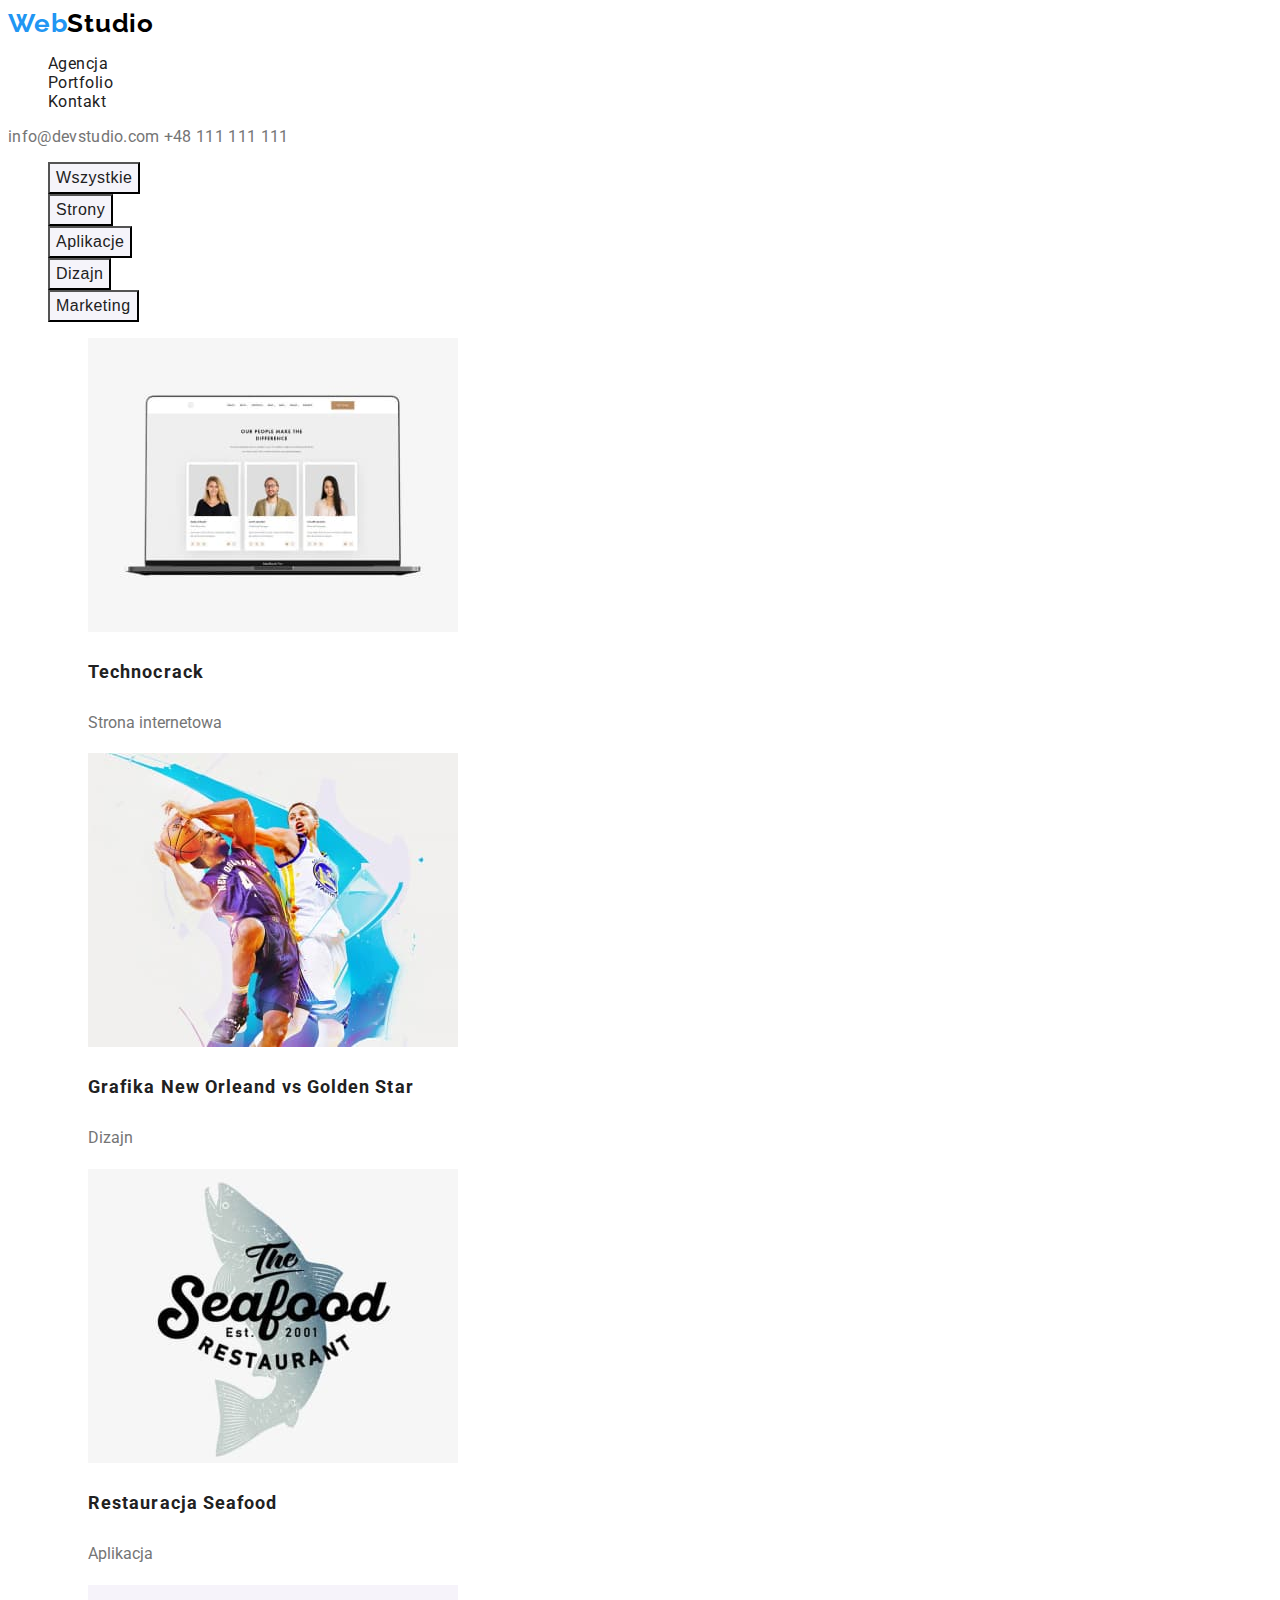
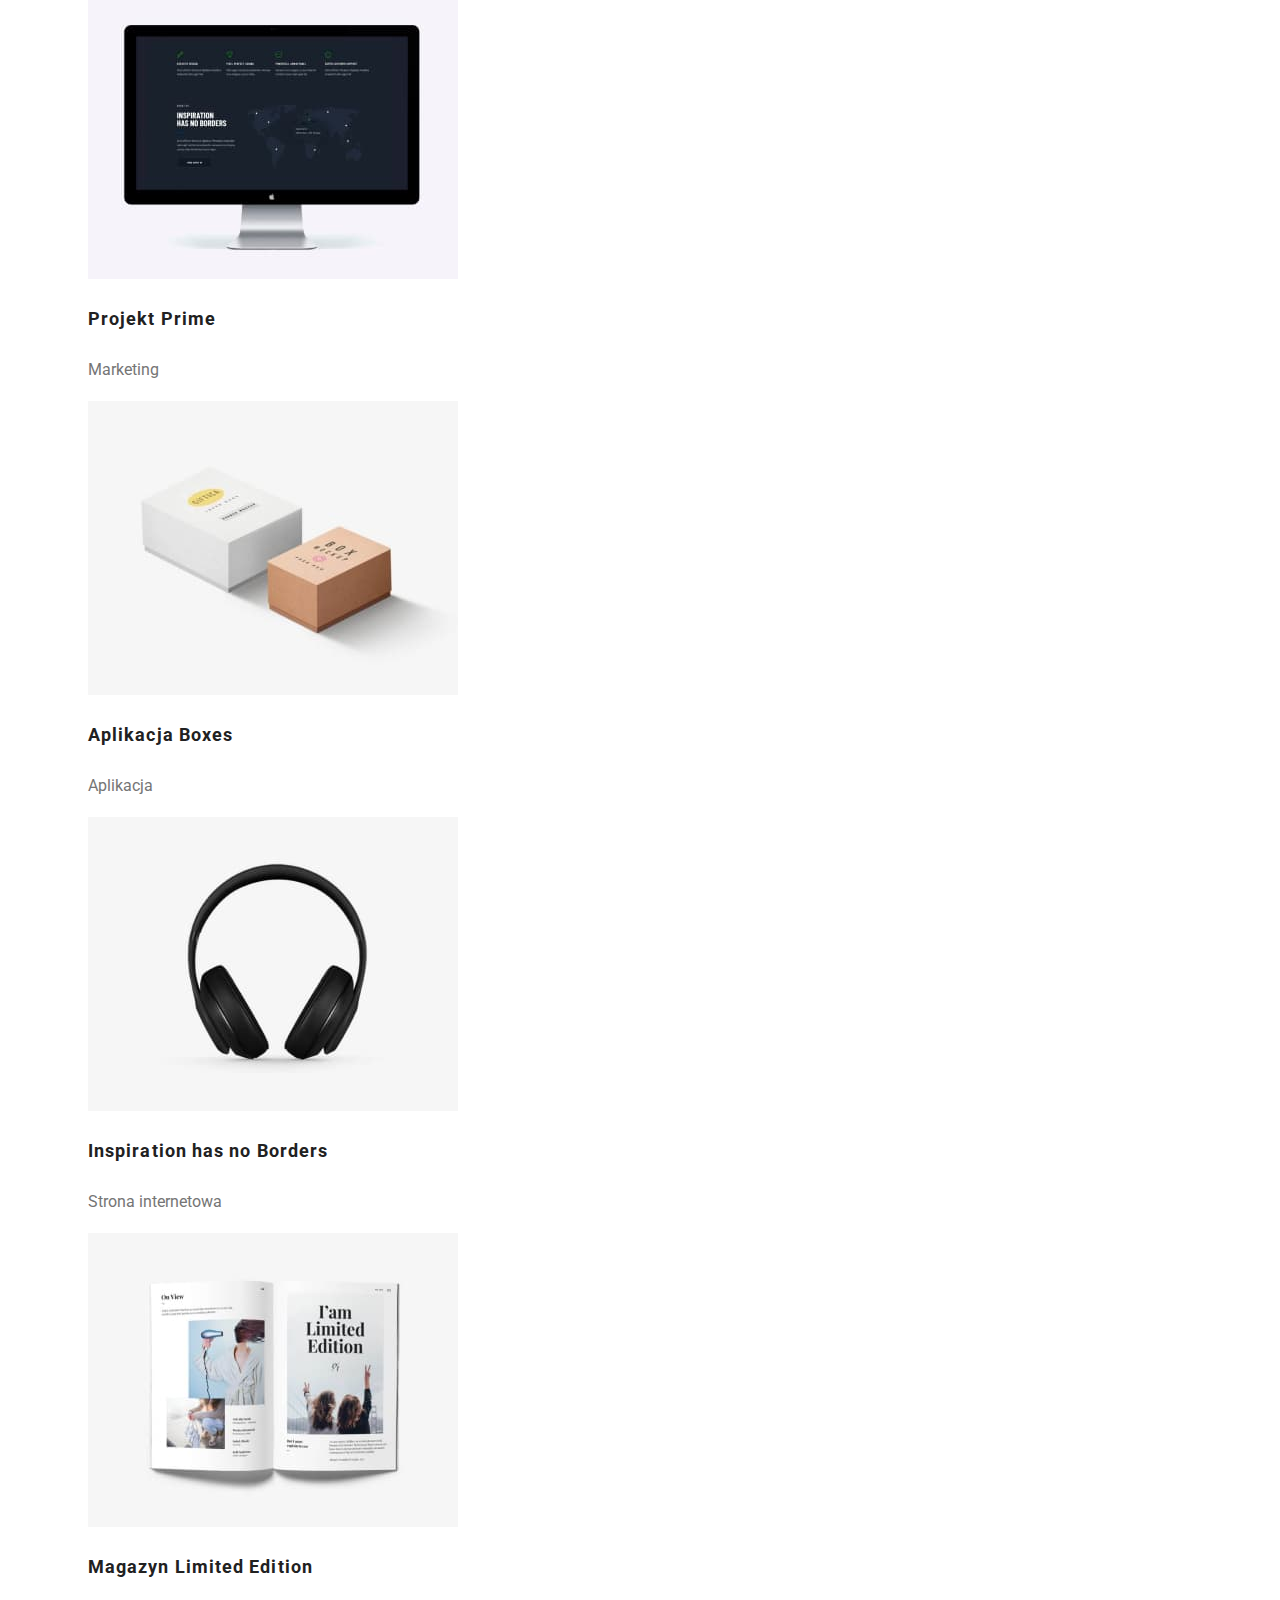
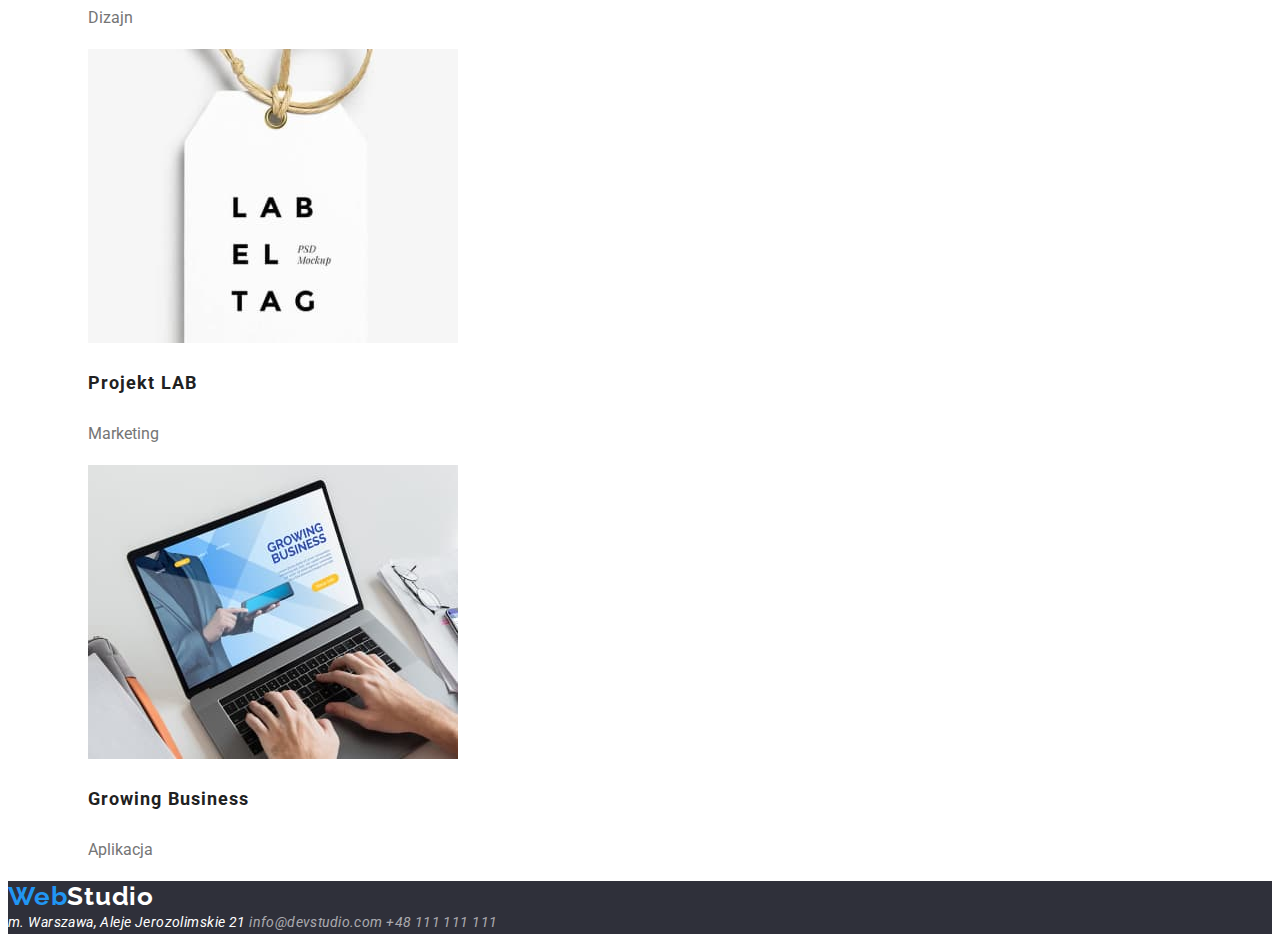
==== portfolio.html @ d143a5a0 "clone" ====
<!DOCTYPE html>
<html lang="pl">
  <head>
    <meta charset="UTF-8" />
    <link rel="preconnect" href="https://fonts.googleapis.com" />
    <link rel="preconnect" href="https://fonts.gstatic.com" crossorigin />
    <link
      href="https://fonts.googleapis.com/css2?family=Raleway:wght@700&family=Roboto:wght@400;500;700;900&display=swap"
      rel="stylesheet"
    />
    <link href="css/style.css" rel="stylesheet" />
    <title>Portfolio</title>
  </head>

  <body class="page-content">
    <header>
      <a href="index.html" class="logo"
        >Web<span class="logo-header">Studio</span></a
      >
      <nav>
        <ul class="navigation-links">
          <li><a class="link" href="#">Agencja</a></li>
          <li><a class="link" href="portfolio.html">Portfolio</a></li>
          <li><a class="link" href="#">Kontakt</a></li>
        </ul>
      </nav>
      <section class="navigation-contact">
        <a class="contact" href="mailto:info@devstudio.com"
          >info@devstudio.com</a
        >
        <a class="contact" href="tel:+48111111111">+48 111 111 111</a>
      </section>
    </header>

    <main>
      <section>
        <ul class="filter">
          <li>
            <button class="filter-button" type="button">Wszystkie</button>
          </li>
          <li><button class="filter-button" type="button">Strony</button></li>
          <li>
            <button class="filter-button" type="button">Aplikacje</button>
          </li>
          <li><button class="filter-button" type="button">Dizajn</button></li>
          <li>
            <button class="filter-button" type="button">Marketing</button>
          </li>
        </ul>
      </section>

      <section>
        <ul class="article-list">
          <li>
            <figure>
              <img
                src="images/portfolio/img1.jpg"
                alt="website model on laptop"
                width="370"
                height="294"
              />
              <figcaption>
                <h3>Technocrack</h3>
                <p>Strona internetowa</p>
              </figcaption>
            </figure>
          </li>
          <li>
            <figure>
              <img
                src="images/portfolio/img2.jpg"
                alt="two basketball players with ball"
                width="370"
                height="294"
              />
              <figcaption>
                <h3>Grafika New Orleand vs Golden Star</h3>
                <p>Dizajn</p>
              </figcaption>
            </figure>
          </li>
          <li>
            <figure>
              <img
                src="images/portfolio/img3.jpg"
                alt="logo Seafood restaurant with fish in it"
                width="370"
                height="294"
              />
              <figcaption>
                <h3>Restauracja Seafood</h3>
                <p>Aplikacja</p>
              </figcaption>
            </figure>
          </li>
          <li>
            <figure>
              <img
                src="images/portfolio/img4.jpg"
                alt="headphones"
                width="370"
                height="294"
              />
              <figcaption>
                <h3>Projekt Prime</h3>
                <p>Marketing</p>
              </figcaption>
            </figure>
          </li>
          <li>
            <figure>
              <img
                src="images/portfolio/img5.jpg"
                alt="white box and grey box"
                width="370"
                height="294"
              />
              <figcaption>
                <h3>Aplikacja Boxes</h3>
                <p>Aplikacja</p>
              </figcaption>
            </figure>
          </li>
          <li>
            <figure>
              <img
                src="images/portfolio/img6.jpg"
                alt="website model on iMac"
                width="370"
                height="294"
              />
              <figcaption>
                <h3>Inspiration has no Borders</h3>
                <p>Strona internetowa</p>
              </figcaption>
            </figure>
          </li>
          <li>
            <figure>
              <img
                src="images/portfolio/img7.jpg"
                alt="newspaper Limited Edition"
                width="370"
                height="294"
              />
              <figcaption>
                <h3>Magazyn Limited Edition</h3>
                <p>Dizajn</p>
              </figcaption>
            </figure>
          </li>
          <li>
            <figure>
              <img
                src="images/portfolio/img8.jpg"
                alt="tag of the project LAB"
                width="370"
                height="294"
              />
              <figcaption>
                <h3>Projekt LAB</h3>
                <p>Marketing</p>
              </figcaption>
            </figure>
          </li>
          <li>
            <figure>
              <img
                src="images/portfolio/img9.jpg"
                alt="website of aplication Growing Website on laptop"
                width="370"
                height="294"
              />
              <figcaption>
                <h3>Growing Business</h3>
                <p>Aplikacja</p>
              </figcaption>
            </figure>
          </li>
        </ul>
      </section>
    </main>

    <footer>
      <div class="footer">
        <a href="index.html" class="logo"
          >Web<span class="logo-footer">Studio</span></a
        >
        <address class="footer-adress">
          <a
            class="footer-adress-map"
            href="https://goo.gl/maps/CrqtKwabvaqcX1vF6"
            >m. Warszawa, Aleje Jerozolimskie 21</a
          >
          <a class="footer-adress-contact" href="mailto:info@devstudio.com"
            >info@devstudio.com</a
          >
          <a class="footer-adress-contact" href="tel:+48111111111"
            >+48 111 111 111</a
          >
        </address>
      </div>
    </footer>
  </body>
</html>
---- css/style.css ----
:root {
    --color-text: #757575;
    --color-logo: #2196F3;
    --color-background: #2F303A; 
    --color-grey21: #212121;
    --color-logohead: #000000;
    --color-whiteF5: #F5F4FA;
    --color-white: #FFFFFF;
    --color-footcontct: rgba(255%,255%,255%,60%);


}

ul {
    list-style-type: none;
}
.page-content {
    font-family: 'Roboto', sans-serif;
    color: var(--color-grey21);
}
/* LOGO and NAV*/
.logo {
    color: var(--color-logo);
    font-family: 'Raleway', sans-serif;
    font-size: 26px;
    font-weight: bold;
    text-decoration: none;
    letter-spacing: 0.03em;
}
.logo-header {
    color: var(--color-logohead);
    font-family: 'Raleway', sans-serif;
    font-size: 26px;
    font-weight: bold;
}
.logo-footer {
    color: var(--color-white);
    font-family: 'Raleway', sans-serif;
    font-size: 26px;
    font-weight: bold;
}
.link {
    text-decoration: none;
    letter-spacing: 0.03em;
    color: var(--color-grey21);
}
.link:hover, .link:focus {
    color: var(--color-logo);
    cursor: pointer;
}
.contact {
    color: var(--color-text);
    text-decoration: none;
    letter-spacing: 0.02em;
}
.contact:hover, .contact:focus {
    color: var(--color-logo);
    cursor: pointer;
}
/* FOOTER */
.footer {
    background-color: var(--color-background);
}
.footer-adress {
    font-size: 14px;
    line-height: 1.7;
    color: var(--color-white);
    text-decoration: none;
    letter-spacing: 0.03em;
}
.footer-adress-contact:hover, .footer-adress-contact:focus {
    color: var(--color-logo);
}
.footer-adress-contact {
    font-size: 14px;
    line-height: 1.7;
    color: var(--color-footcontct);
    text-decoration: none;
    letter-spacing: 0.03em;
}
.footer-adress-map:link, .footer-adress-map:visited {
    color: var(--color-white);
    text-decoration: none;
}
.footer-adress-map:hover {
    color: var(--color-logo);
}
/* INDEX HERO */

.hero {
    background-color: var(--color-background);
}
.hero-header {
    font-size: 44px;
    line-height: 1.36;
    color: var(--color-white);
    font-weight: black;
    letter-spacing: 0.06em;
}
.hero-button {
    background-color: var(--color-logo);
    letter-spacing: 0.06em;
    font-weight: bold;
}
.hero-button:hover {
    cursor: pointer;
}
.hero-button-content {
    font-size: 16px;
    letter-spacing: 0.06em;
    line-height: 1.87;
    color: var(--color-white)
}
/* INDEX EXAMPLE */
.example-header {
    font-size: 14px;
    font-weight: bold;
    letter-spacing: 0.03em;
}
.example-content {
    font-size: 14px;
    line-height: 1.7;
    letter-spacing: 0.03em;
    color: var(--color-text);
}
/* INDEX WHAT WE DO */
.what-we-do-header {
    font-size: 36px;
    font-weight: bold;
}
/* INDEX TEAM */
.team {
    background-color: var(--color-whiteF5);
}
.team-header {
    font-size: 36px;
    font-weight: bold;
    letter-spacing: 0.03em;
}
.team-name {
    font-size: 16px;
    font-weight: medium;
    letter-spacing: 0.03em;

}
.team-job {
    color: var(--color-text);
    font-size: 16px;
    letter-spacing: 0.03em;
}
/* PORTFOLIO FILTER BUTTONS */
.filter-button {
    font-size: 16px;
    line-height: 1.62;
    letter-spacing: 0.03em;
    background-color: var(--color-whiteF5);
    color: var(--color-grey21);
}
.filter-button:hover {
    background-color: var(--color-logo);
    color: var(--color-white);
    cursor: pointer;
}
.filter-button:focus {
    background-color:var(--color-logo) ;
    color: var(--color-white);
}
/* PORTFOLIO CONTENT */
figcaption h3 {
    font-size: 18px;
    line-height: 2;
    letter-spacing: 0.06em;
    font-weight: bold;
    color: var(--color-grey21);
}
figcaption p {
    font-size: 16px;
    line-height: 1.87;
    letter-spacing: 0.03;
    color: var(--color-text);
}
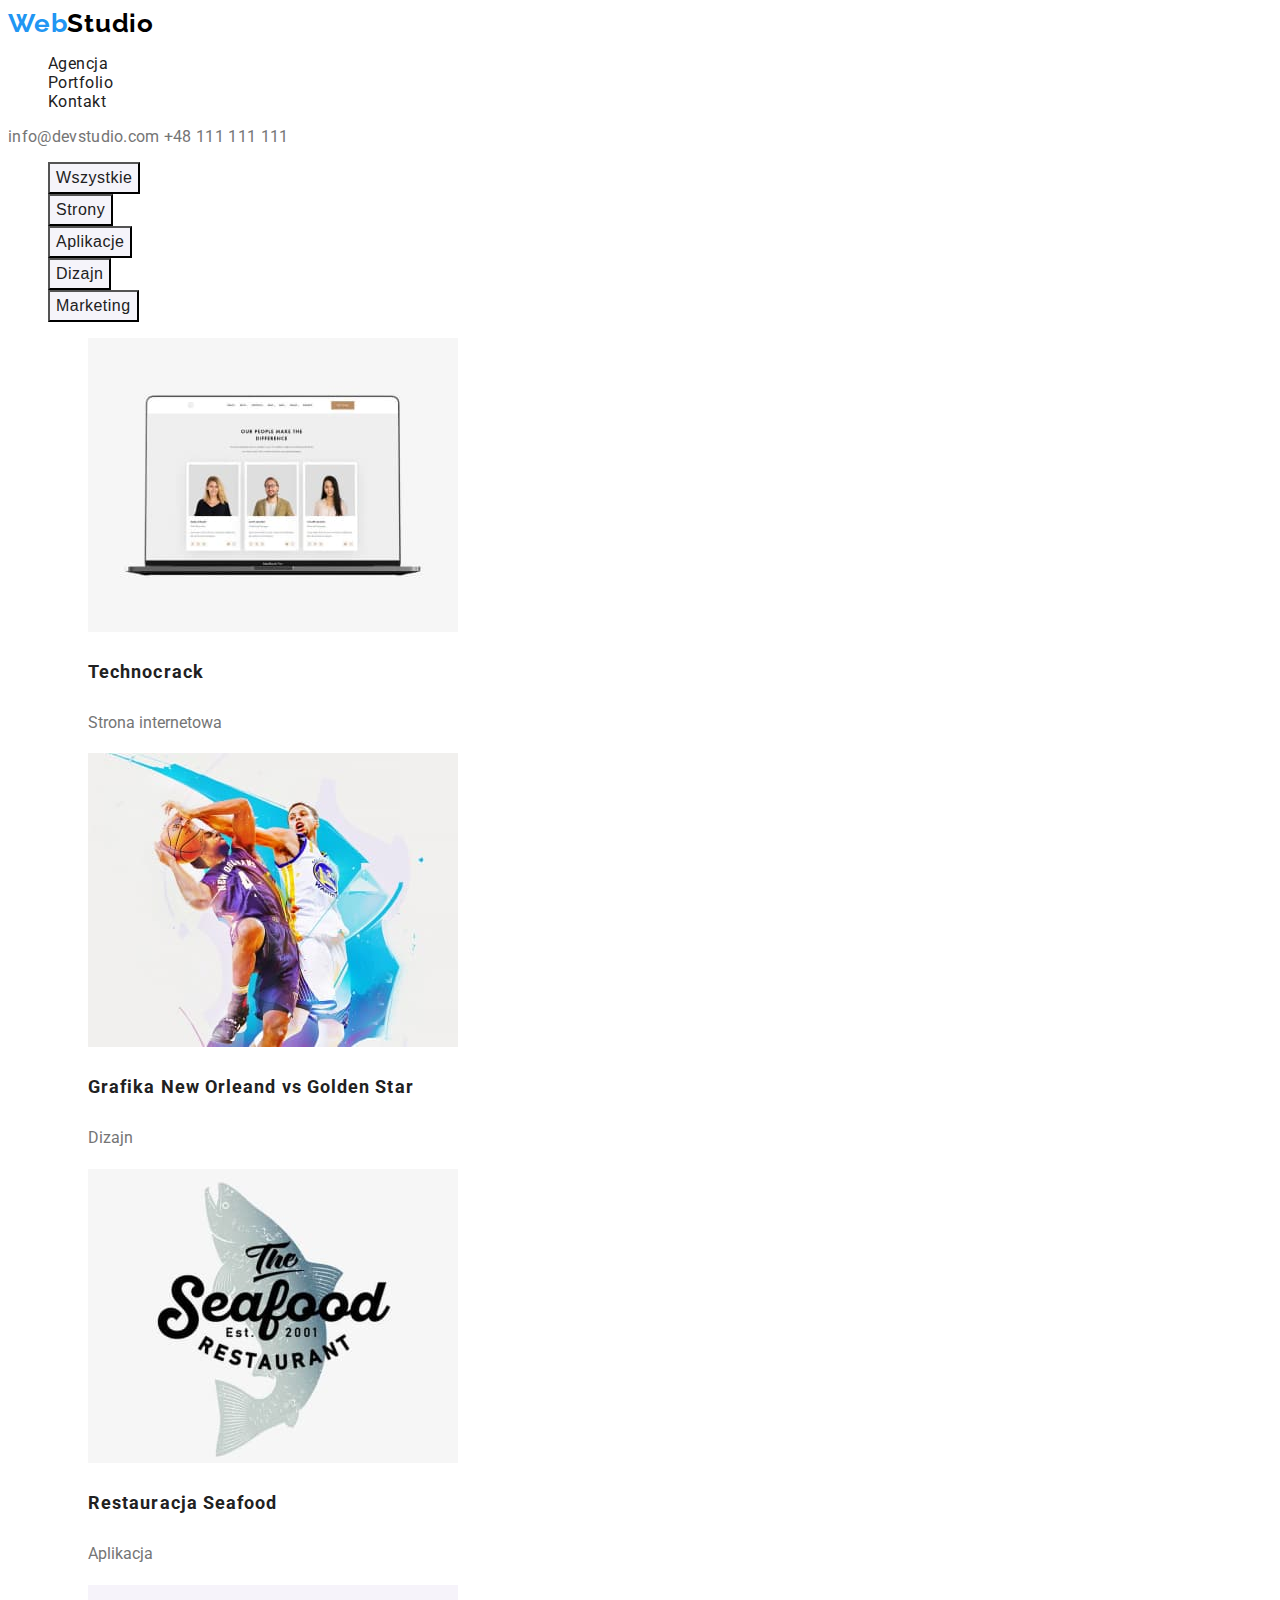
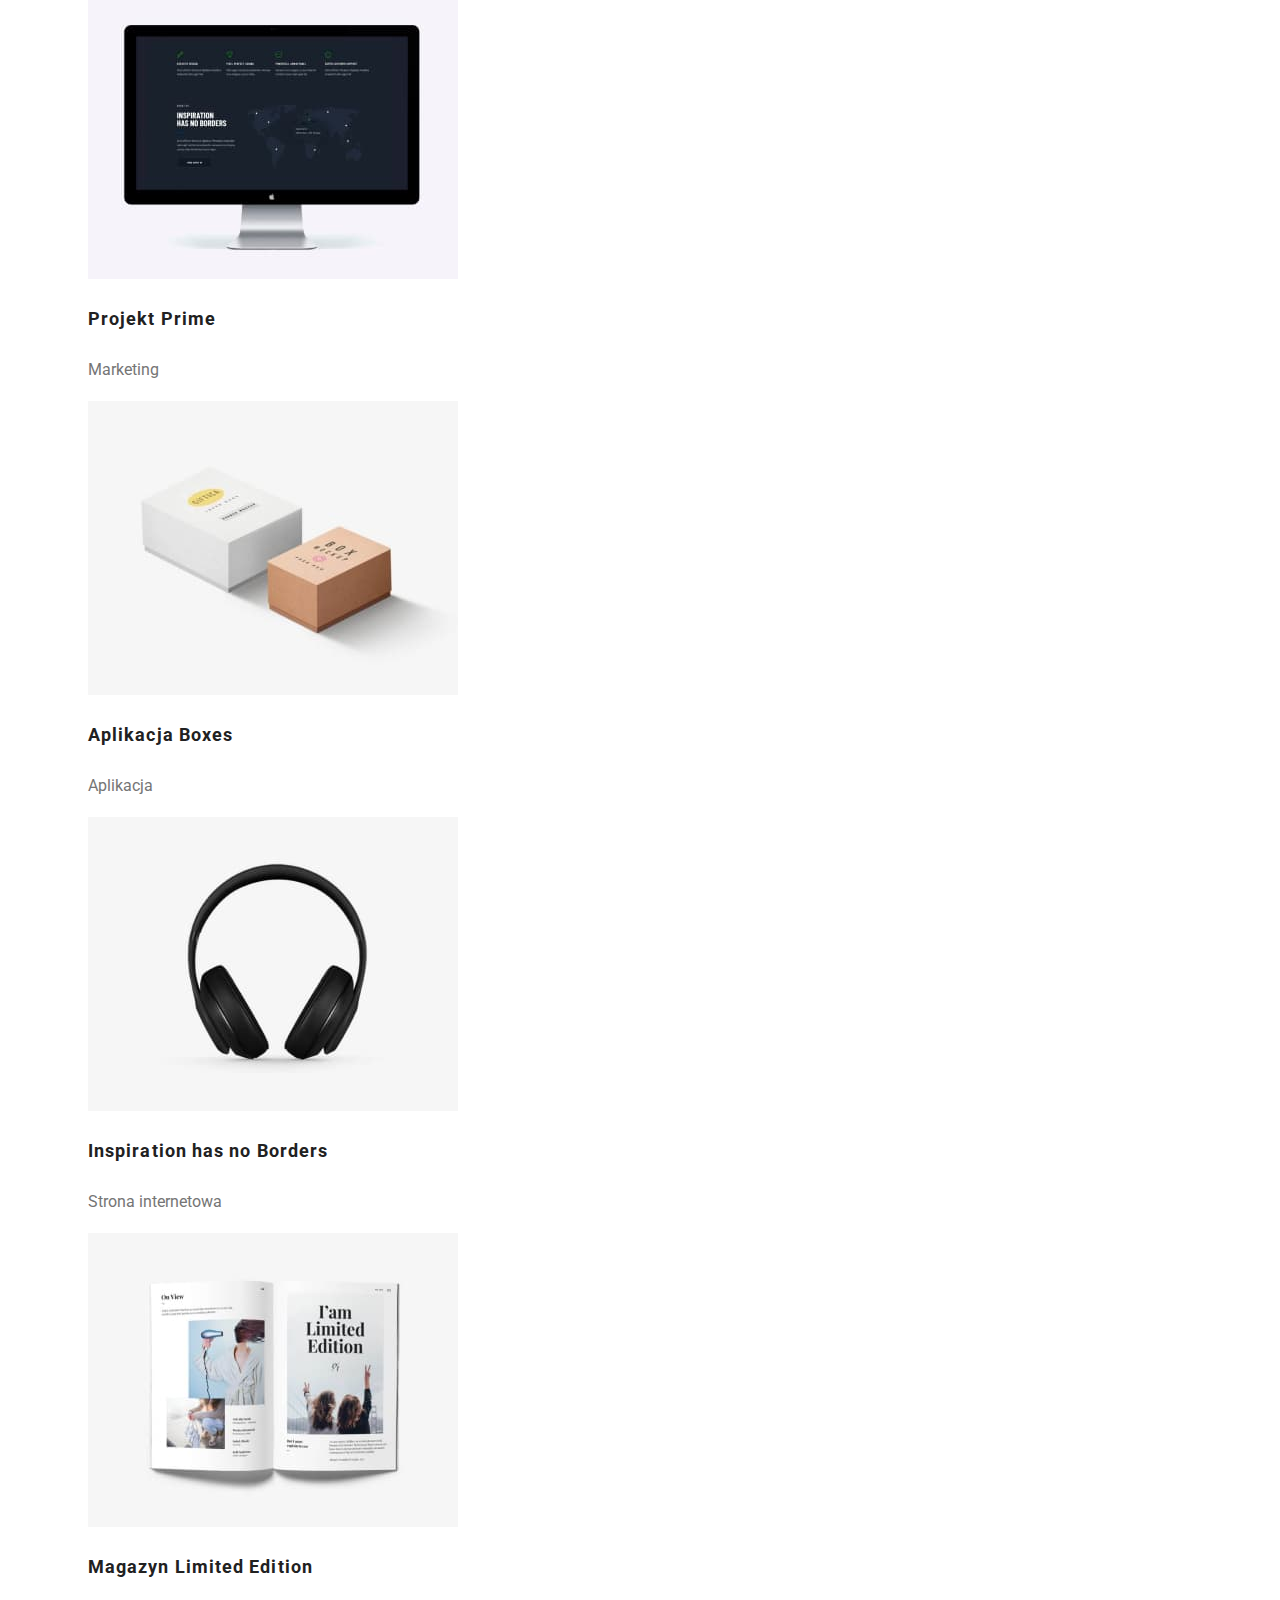
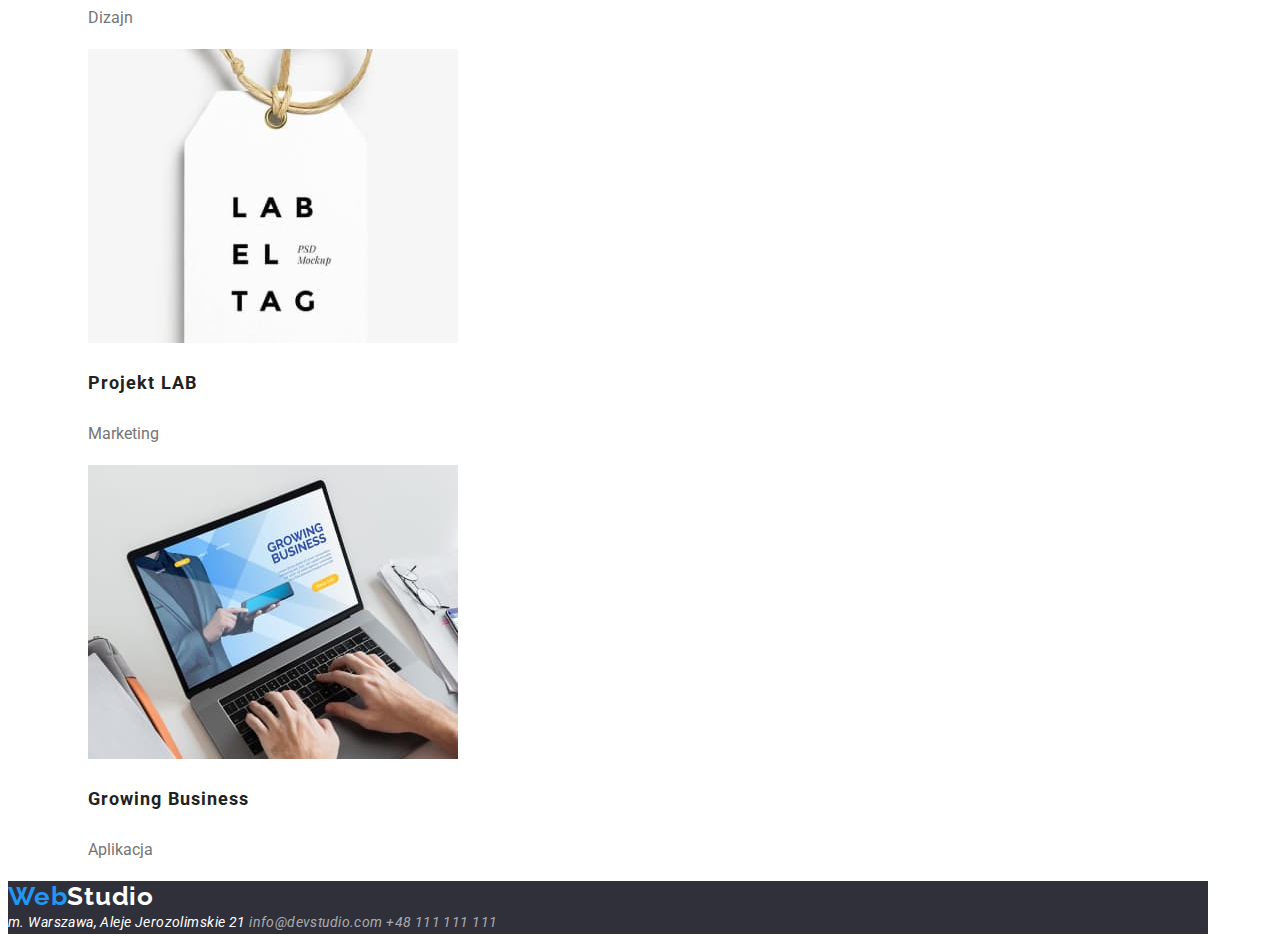
==== commit df32d03c: "width" ====
--- a/portfolio.html
+++ b/portfolio.html
@@ -8,181 +8,194 @@
       href="https://fonts.googleapis.com/css2?family=Raleway:wght@700&family=Roboto:wght@400;500;700;900&display=swap"
       rel="stylesheet"
     />
+    <link
+      rel="stylesheet"
+      href="https://cdnjs.cloudflare.com/ajax/libs/modern-normalize/1.1.0/modern-normalize.min.css"
+      integrity="sha512-wpPYUAdjBVSE4KJnH1VR1HeZfpl1ub8YT/NKx4PuQ5NmX2tKuGu6U/JRp5y+Y8XG2tV+wKQpNHVUX03MfMFn9Q=="
+      crossorigin="anonymous"
+      referrerpolicy="no-referrer"
+    />
     <link href="css/style.css" rel="stylesheet" />
     <title>Portfolio</title>
   </head>
 
   <body class="page-content">
     <header>
-      <a href="index.html" class="logo"
-        >Web<span class="logo-header">Studio</span></a
-      >
-      <nav>
-        <ul class="navigation-links">
-          <li><a class="link" href="#">Agencja</a></li>
-          <li><a class="link" href="portfolio.html">Portfolio</a></li>
-          <li><a class="link" href="#">Kontakt</a></li>
-        </ul>
-      </nav>
-      <section class="navigation-contact">
-        <a class="contact" href="mailto:info@devstudio.com"
-          >info@devstudio.com</a
+      <div class="container">
+        <a href="index.html" class="logo"
+          >Web<span class="logo-header">Studio</span></a
         >
-        <a class="contact" href="tel:+48111111111">+48 111 111 111</a>
-      </section>
+        <nav>
+          <ul class="navigation-links">
+            <li><a class="link" href="#">Agencja</a></li>
+            <li><a class="link" href="portfolio.html">Portfolio</a></li>
+            <li><a class="link" href="#">Kontakt</a></li>
+          </ul>
+        </nav>
+        <section class="navigation-contact">
+          <a class="contact" href="mailto:info@devstudio.com"
+            >info@devstudio.com</a
+          >
+          <a class="contact" href="tel:+48111111111">+48 111 111 111</a>
+        </section>
+      </div>
     </header>
 
     <main>
       <section>
-        <ul class="filter">
-          <li>
-            <button class="filter-button" type="button">Wszystkie</button>
-          </li>
-          <li><button class="filter-button" type="button">Strony</button></li>
-          <li>
-            <button class="filter-button" type="button">Aplikacje</button>
-          </li>
-          <li><button class="filter-button" type="button">Dizajn</button></li>
-          <li>
-            <button class="filter-button" type="button">Marketing</button>
-          </li>
-        </ul>
+        <div class="container">
+          <ul class="filter">
+            <li>
+              <button class="filter-button" type="button">Wszystkie</button>
+            </li>
+            <li><button class="filter-button" type="button">Strony</button></li>
+            <li>
+              <button class="filter-button" type="button">Aplikacje</button>
+            </li>
+            <li><button class="filter-button" type="button">Dizajn</button></li>
+            <li>
+              <button class="filter-button" type="button">Marketing</button>
+            </li>
+          </ul>
+        </div>
       </section>
 
       <section>
-        <ul class="article-list">
-          <li>
-            <figure>
-              <img
-                src="images/portfolio/img1.jpg"
-                alt="website model on laptop"
-                width="370"
-                height="294"
-              />
-              <figcaption>
-                <h3>Technocrack</h3>
-                <p>Strona internetowa</p>
-              </figcaption>
-            </figure>
-          </li>
-          <li>
-            <figure>
-              <img
-                src="images/portfolio/img2.jpg"
-                alt="two basketball players with ball"
-                width="370"
-                height="294"
-              />
-              <figcaption>
-                <h3>Grafika New Orleand vs Golden Star</h3>
-                <p>Dizajn</p>
-              </figcaption>
-            </figure>
-          </li>
-          <li>
-            <figure>
-              <img
-                src="images/portfolio/img3.jpg"
-                alt="logo Seafood restaurant with fish in it"
-                width="370"
-                height="294"
-              />
-              <figcaption>
-                <h3>Restauracja Seafood</h3>
-                <p>Aplikacja</p>
-              </figcaption>
-            </figure>
-          </li>
-          <li>
-            <figure>
-              <img
-                src="images/portfolio/img4.jpg"
-                alt="headphones"
-                width="370"
-                height="294"
-              />
-              <figcaption>
-                <h3>Projekt Prime</h3>
-                <p>Marketing</p>
-              </figcaption>
-            </figure>
-          </li>
-          <li>
-            <figure>
-              <img
-                src="images/portfolio/img5.jpg"
-                alt="white box and grey box"
-                width="370"
-                height="294"
-              />
-              <figcaption>
-                <h3>Aplikacja Boxes</h3>
-                <p>Aplikacja</p>
-              </figcaption>
-            </figure>
-          </li>
-          <li>
-            <figure>
-              <img
-                src="images/portfolio/img6.jpg"
-                alt="website model on iMac"
-                width="370"
-                height="294"
-              />
-              <figcaption>
-                <h3>Inspiration has no Borders</h3>
-                <p>Strona internetowa</p>
-              </figcaption>
-            </figure>
-          </li>
-          <li>
-            <figure>
-              <img
-                src="images/portfolio/img7.jpg"
-                alt="newspaper Limited Edition"
-                width="370"
-                height="294"
-              />
-              <figcaption>
-                <h3>Magazyn Limited Edition</h3>
-                <p>Dizajn</p>
-              </figcaption>
-            </figure>
-          </li>
-          <li>
-            <figure>
-              <img
-                src="images/portfolio/img8.jpg"
-                alt="tag of the project LAB"
-                width="370"
-                height="294"
-              />
-              <figcaption>
-                <h3>Projekt LAB</h3>
-                <p>Marketing</p>
-              </figcaption>
-            </figure>
-          </li>
-          <li>
-            <figure>
-              <img
-                src="images/portfolio/img9.jpg"
-                alt="website of aplication Growing Website on laptop"
-                width="370"
-                height="294"
-              />
-              <figcaption>
-                <h3>Growing Business</h3>
-                <p>Aplikacja</p>
-              </figcaption>
-            </figure>
-          </li>
-        </ul>
+        <div class="container">
+          <ul class="article-list">
+            <li>
+              <figure>
+                <img
+                  src="images/portfolio/img1.jpg"
+                  alt="website model on laptop"
+                  width="370"
+                  height="294"
+                />
+                <figcaption>
+                  <h3>Technocrack</h3>
+                  <p>Strona internetowa</p>
+                </figcaption>
+              </figure>
+            </li>
+            <li>
+              <figure>
+                <img
+                  src="images/portfolio/img2.jpg"
+                  alt="two basketball players with ball"
+                  width="370"
+                  height="294"
+                />
+                <figcaption>
+                  <h3>Grafika New Orleand vs Golden Star</h3>
+                  <p>Dizajn</p>
+                </figcaption>
+              </figure>
+            </li>
+            <li>
+              <figure>
+                <img
+                  src="images/portfolio/img3.jpg"
+                  alt="logo Seafood restaurant with fish in it"
+                  width="370"
+                  height="294"
+                />
+                <figcaption>
+                  <h3>Restauracja Seafood</h3>
+                  <p>Aplikacja</p>
+                </figcaption>
+              </figure>
+            </li>
+            <li>
+              <figure>
+                <img
+                  src="images/portfolio/img4.jpg"
+                  alt="headphones"
+                  width="370"
+                  height="294"
+                />
+                <figcaption>
+                  <h3>Projekt Prime</h3>
+                  <p>Marketing</p>
+                </figcaption>
+              </figure>
+            </li>
+            <li>
+              <figure>
+                <img
+                  src="images/portfolio/img5.jpg"
+                  alt="white box and grey box"
+                  width="370"
+                  height="294"
+                />
+                <figcaption>
+                  <h3>Aplikacja Boxes</h3>
+                  <p>Aplikacja</p>
+                </figcaption>
+              </figure>
+            </li>
+            <li>
+              <figure>
+                <img
+                  src="images/portfolio/img6.jpg"
+                  alt="website model on iMac"
+                  width="370"
+                  height="294"
+                />
+                <figcaption>
+                  <h3>Inspiration has no Borders</h3>
+                  <p>Strona internetowa</p>
+                </figcaption>
+              </figure>
+            </li>
+            <li>
+              <figure>
+                <img
+                  src="images/portfolio/img7.jpg"
+                  alt="newspaper Limited Edition"
+                  width="370"
+                  height="294"
+                />
+                <figcaption>
+                  <h3>Magazyn Limited Edition</h3>
+                  <p>Dizajn</p>
+                </figcaption>
+              </figure>
+            </li>
+            <li>
+              <figure>
+                <img
+                  src="images/portfolio/img8.jpg"
+                  alt="tag of the project LAB"
+                  width="370"
+                  height="294"
+                />
+                <figcaption>
+                  <h3>Projekt LAB</h3>
+                  <p>Marketing</p>
+                </figcaption>
+              </figure>
+            </li>
+            <li>
+              <figure>
+                <img
+                  src="images/portfolio/img9.jpg"
+                  alt="website of aplication Growing Website on laptop"
+                  width="370"
+                  height="294"
+                />
+                <figcaption>
+                  <h3>Growing Business</h3>
+                  <p>Aplikacja</p>
+                </figcaption>
+              </figure>
+            </li>
+          </ul>
+        </div>
       </section>
     </main>
 
     <footer>
-      <div class="footer">
+      <div class="footer container">
         <a href="index.html" class="logo"
           >Web<span class="logo-footer">Studio</span></a
         >
--- a/css/style.css
+++ b/css/style.css
@@ -13,6 +13,9 @@
 
 ul {
     list-style-type: none;
+}
+.container {
+    max-width: 1200px;
 }
 .page-content {
     font-family: 'Roboto', sans-serif;
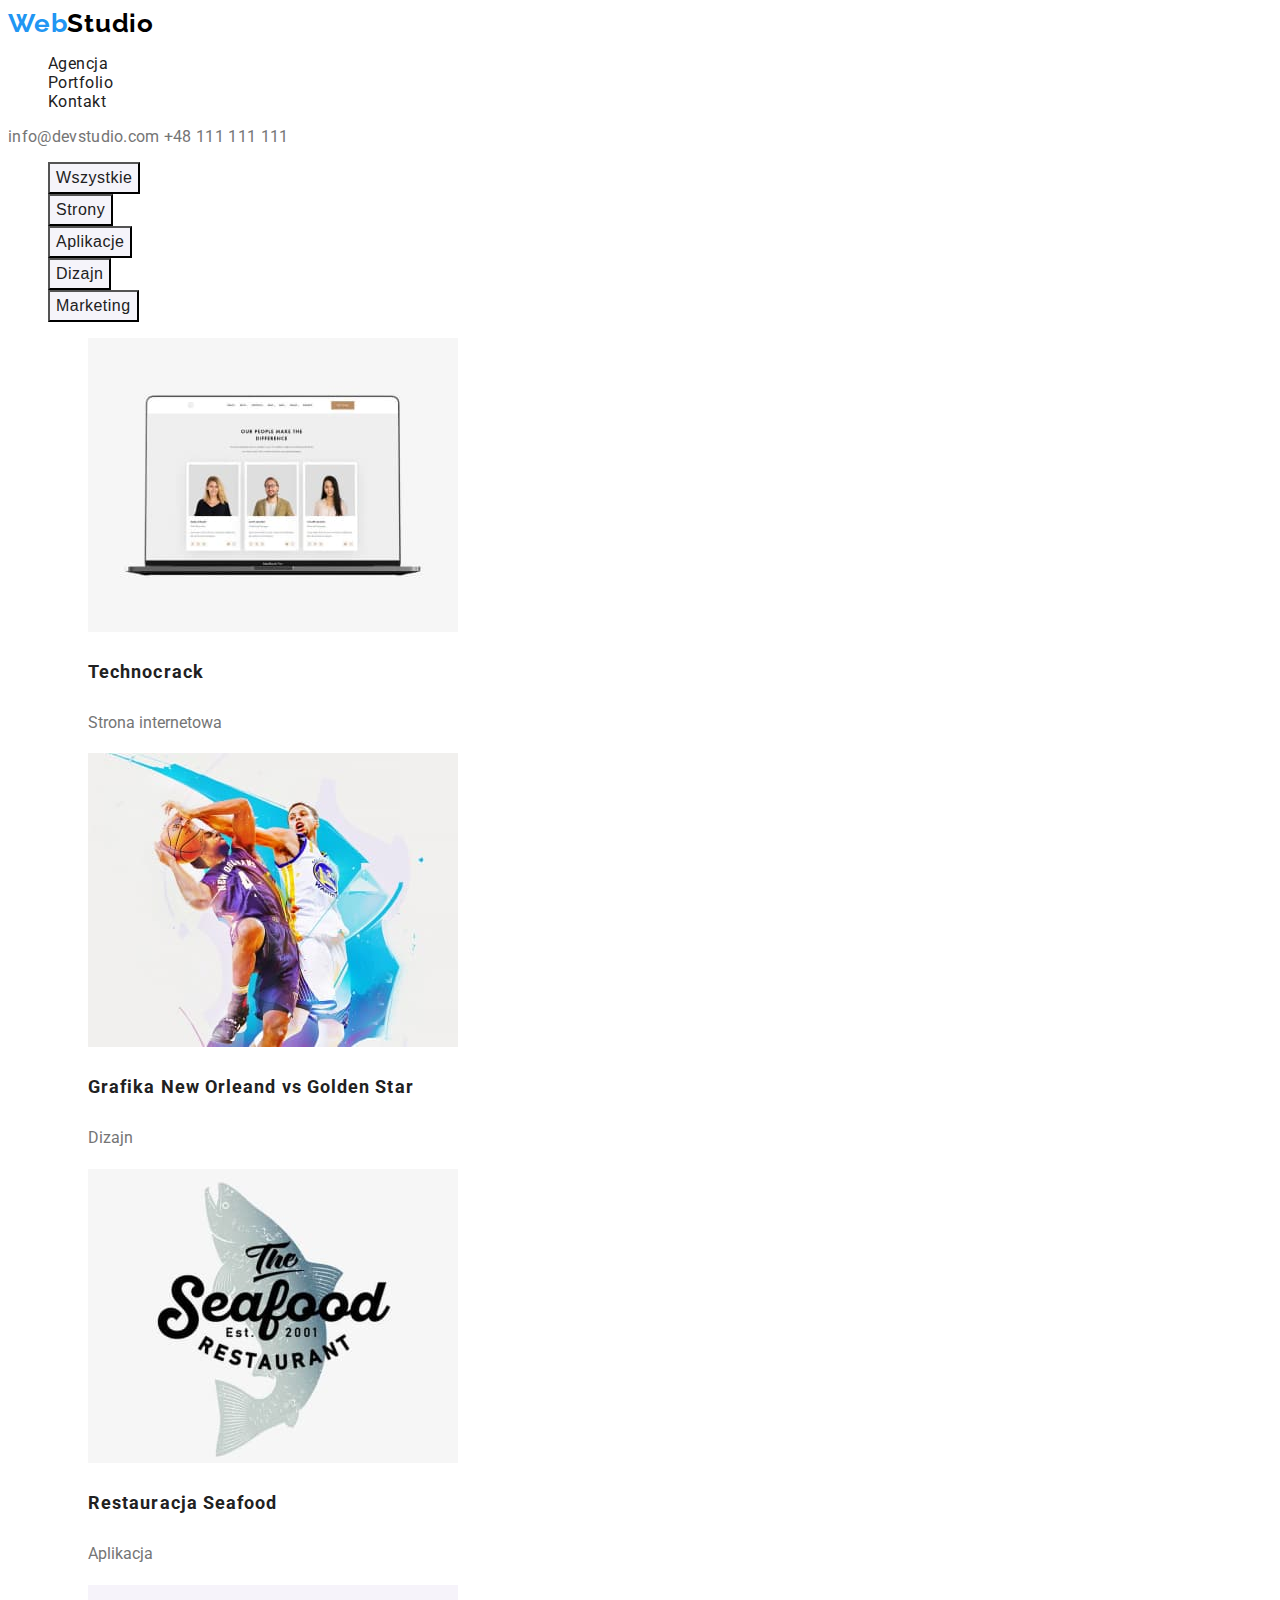
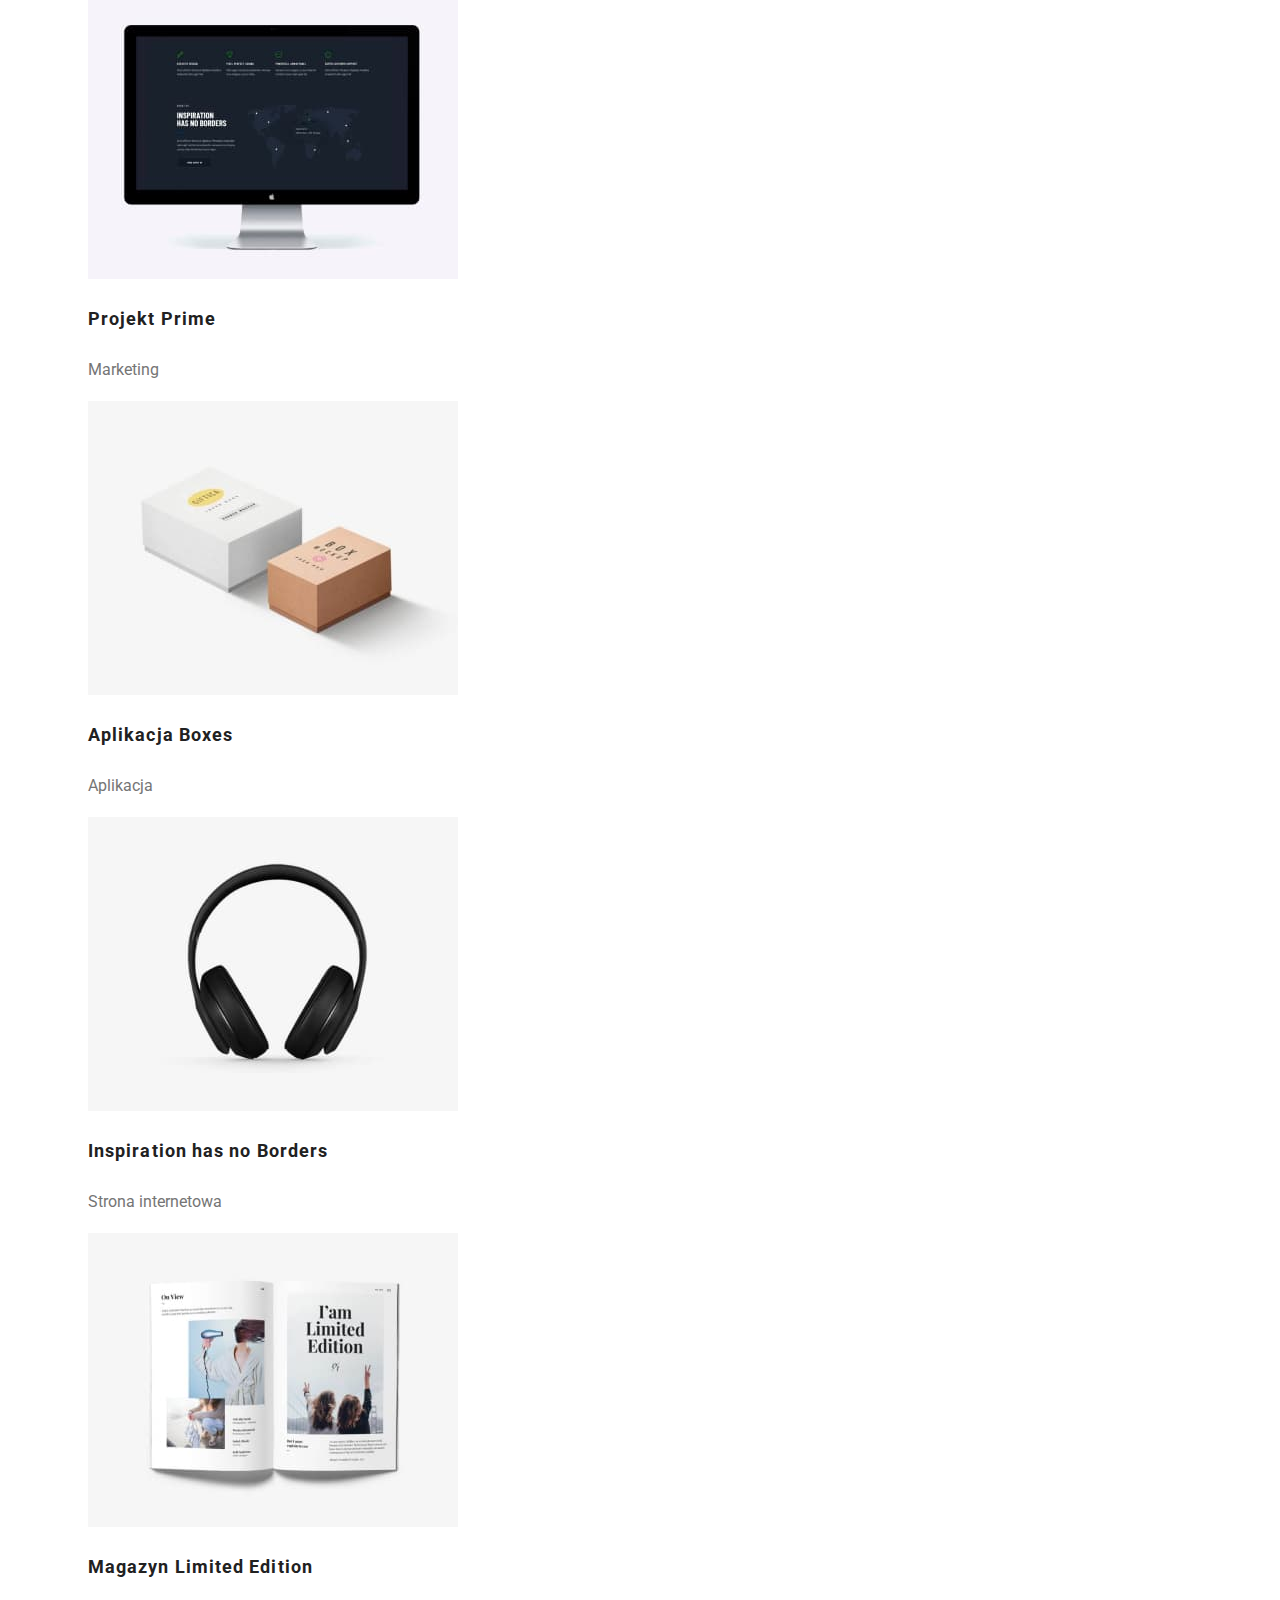
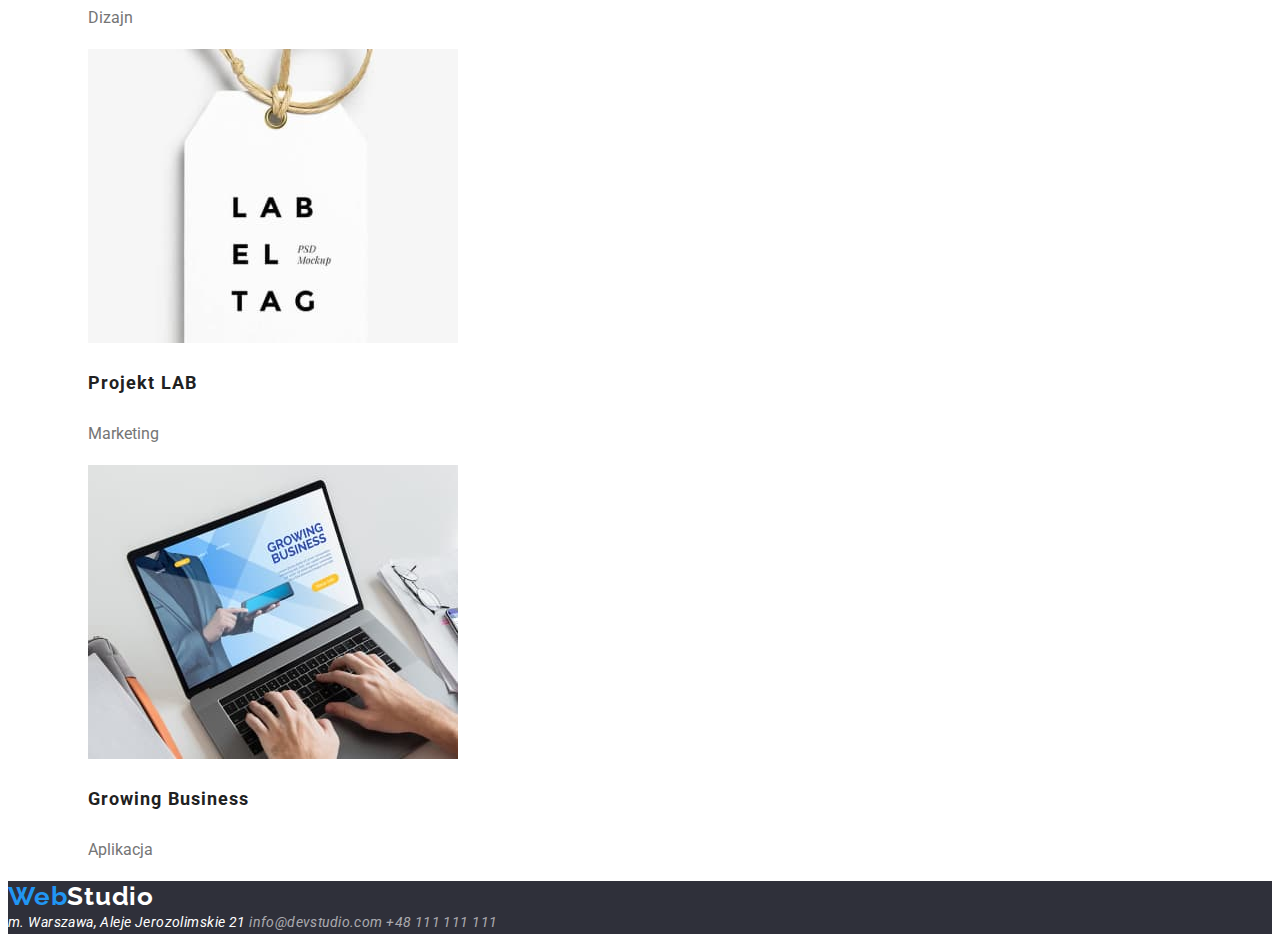
==== commit fe08d334: "restart homework" ====
--- a/portfolio.html
+++ b/portfolio.html
@@ -8,194 +8,181 @@
       href="https://fonts.googleapis.com/css2?family=Raleway:wght@700&family=Roboto:wght@400;500;700;900&display=swap"
       rel="stylesheet"
     />
-    <link
-      rel="stylesheet"
-      href="https://cdnjs.cloudflare.com/ajax/libs/modern-normalize/1.1.0/modern-normalize.min.css"
-      integrity="sha512-wpPYUAdjBVSE4KJnH1VR1HeZfpl1ub8YT/NKx4PuQ5NmX2tKuGu6U/JRp5y+Y8XG2tV+wKQpNHVUX03MfMFn9Q=="
-      crossorigin="anonymous"
-      referrerpolicy="no-referrer"
-    />
     <link href="css/style.css" rel="stylesheet" />
     <title>Portfolio</title>
   </head>
 
   <body class="page-content">
     <header>
-      <div class="container">
-        <a href="index.html" class="logo"
-          >Web<span class="logo-header">Studio</span></a
+      <a href="index.html" class="logo"
+        >Web<span class="logo-header">Studio</span></a
+      >
+      <nav>
+        <ul class="navigation-links">
+          <li><a class="link" href="#">Agencja</a></li>
+          <li><a class="link" href="portfolio.html">Portfolio</a></li>
+          <li><a class="link" href="#">Kontakt</a></li>
+        </ul>
+      </nav>
+      <section class="navigation-contact">
+        <a class="contact" href="mailto:info@devstudio.com"
+          >info@devstudio.com</a
         >
-        <nav>
-          <ul class="navigation-links">
-            <li><a class="link" href="#">Agencja</a></li>
-            <li><a class="link" href="portfolio.html">Portfolio</a></li>
-            <li><a class="link" href="#">Kontakt</a></li>
-          </ul>
-        </nav>
-        <section class="navigation-contact">
-          <a class="contact" href="mailto:info@devstudio.com"
-            >info@devstudio.com</a
-          >
-          <a class="contact" href="tel:+48111111111">+48 111 111 111</a>
-        </section>
-      </div>
+        <a class="contact" href="tel:+48111111111">+48 111 111 111</a>
+      </section>
     </header>
 
     <main>
       <section>
-        <div class="container">
-          <ul class="filter">
-            <li>
-              <button class="filter-button" type="button">Wszystkie</button>
-            </li>
-            <li><button class="filter-button" type="button">Strony</button></li>
-            <li>
-              <button class="filter-button" type="button">Aplikacje</button>
-            </li>
-            <li><button class="filter-button" type="button">Dizajn</button></li>
-            <li>
-              <button class="filter-button" type="button">Marketing</button>
-            </li>
-          </ul>
-        </div>
+        <ul class="filter">
+          <li>
+            <button class="filter-button" type="button">Wszystkie</button>
+          </li>
+          <li><button class="filter-button" type="button">Strony</button></li>
+          <li>
+            <button class="filter-button" type="button">Aplikacje</button>
+          </li>
+          <li><button class="filter-button" type="button">Dizajn</button></li>
+          <li>
+            <button class="filter-button" type="button">Marketing</button>
+          </li>
+        </ul>
       </section>
 
       <section>
-        <div class="container">
-          <ul class="article-list">
-            <li>
-              <figure>
-                <img
-                  src="images/portfolio/img1.jpg"
-                  alt="website model on laptop"
-                  width="370"
-                  height="294"
-                />
-                <figcaption>
-                  <h3>Technocrack</h3>
-                  <p>Strona internetowa</p>
-                </figcaption>
-              </figure>
-            </li>
-            <li>
-              <figure>
-                <img
-                  src="images/portfolio/img2.jpg"
-                  alt="two basketball players with ball"
-                  width="370"
-                  height="294"
-                />
-                <figcaption>
-                  <h3>Grafika New Orleand vs Golden Star</h3>
-                  <p>Dizajn</p>
-                </figcaption>
-              </figure>
-            </li>
-            <li>
-              <figure>
-                <img
-                  src="images/portfolio/img3.jpg"
-                  alt="logo Seafood restaurant with fish in it"
-                  width="370"
-                  height="294"
-                />
-                <figcaption>
-                  <h3>Restauracja Seafood</h3>
-                  <p>Aplikacja</p>
-                </figcaption>
-              </figure>
-            </li>
-            <li>
-              <figure>
-                <img
-                  src="images/portfolio/img4.jpg"
-                  alt="headphones"
-                  width="370"
-                  height="294"
-                />
-                <figcaption>
-                  <h3>Projekt Prime</h3>
-                  <p>Marketing</p>
-                </figcaption>
-              </figure>
-            </li>
-            <li>
-              <figure>
-                <img
-                  src="images/portfolio/img5.jpg"
-                  alt="white box and grey box"
-                  width="370"
-                  height="294"
-                />
-                <figcaption>
-                  <h3>Aplikacja Boxes</h3>
-                  <p>Aplikacja</p>
-                </figcaption>
-              </figure>
-            </li>
-            <li>
-              <figure>
-                <img
-                  src="images/portfolio/img6.jpg"
-                  alt="website model on iMac"
-                  width="370"
-                  height="294"
-                />
-                <figcaption>
-                  <h3>Inspiration has no Borders</h3>
-                  <p>Strona internetowa</p>
-                </figcaption>
-              </figure>
-            </li>
-            <li>
-              <figure>
-                <img
-                  src="images/portfolio/img7.jpg"
-                  alt="newspaper Limited Edition"
-                  width="370"
-                  height="294"
-                />
-                <figcaption>
-                  <h3>Magazyn Limited Edition</h3>
-                  <p>Dizajn</p>
-                </figcaption>
-              </figure>
-            </li>
-            <li>
-              <figure>
-                <img
-                  src="images/portfolio/img8.jpg"
-                  alt="tag of the project LAB"
-                  width="370"
-                  height="294"
-                />
-                <figcaption>
-                  <h3>Projekt LAB</h3>
-                  <p>Marketing</p>
-                </figcaption>
-              </figure>
-            </li>
-            <li>
-              <figure>
-                <img
-                  src="images/portfolio/img9.jpg"
-                  alt="website of aplication Growing Website on laptop"
-                  width="370"
-                  height="294"
-                />
-                <figcaption>
-                  <h3>Growing Business</h3>
-                  <p>Aplikacja</p>
-                </figcaption>
-              </figure>
-            </li>
-          </ul>
-        </div>
+        <ul class="article-list">
+          <li>
+            <figure>
+              <img
+                src="images/portfolio/img1.jpg"
+                alt="website model on laptop"
+                width="370"
+                height="294"
+              />
+              <figcaption>
+                <h3>Technocrack</h3>
+                <p>Strona internetowa</p>
+              </figcaption>
+            </figure>
+          </li>
+          <li>
+            <figure>
+              <img
+                src="images/portfolio/img2.jpg"
+                alt="two basketball players with ball"
+                width="370"
+                height="294"
+              />
+              <figcaption>
+                <h3>Grafika New Orleand vs Golden Star</h3>
+                <p>Dizajn</p>
+              </figcaption>
+            </figure>
+          </li>
+          <li>
+            <figure>
+              <img
+                src="images/portfolio/img3.jpg"
+                alt="logo Seafood restaurant with fish in it"
+                width="370"
+                height="294"
+              />
+              <figcaption>
+                <h3>Restauracja Seafood</h3>
+                <p>Aplikacja</p>
+              </figcaption>
+            </figure>
+          </li>
+          <li>
+            <figure>
+              <img
+                src="images/portfolio/img4.jpg"
+                alt="headphones"
+                width="370"
+                height="294"
+              />
+              <figcaption>
+                <h3>Projekt Prime</h3>
+                <p>Marketing</p>
+              </figcaption>
+            </figure>
+          </li>
+          <li>
+            <figure>
+              <img
+                src="images/portfolio/img5.jpg"
+                alt="white box and grey box"
+                width="370"
+                height="294"
+              />
+              <figcaption>
+                <h3>Aplikacja Boxes</h3>
+                <p>Aplikacja</p>
+              </figcaption>
+            </figure>
+          </li>
+          <li>
+            <figure>
+              <img
+                src="images/portfolio/img6.jpg"
+                alt="website model on iMac"
+                width="370"
+                height="294"
+              />
+              <figcaption>
+                <h3>Inspiration has no Borders</h3>
+                <p>Strona internetowa</p>
+              </figcaption>
+            </figure>
+          </li>
+          <li>
+            <figure>
+              <img
+                src="images/portfolio/img7.jpg"
+                alt="newspaper Limited Edition"
+                width="370"
+                height="294"
+              />
+              <figcaption>
+                <h3>Magazyn Limited Edition</h3>
+                <p>Dizajn</p>
+              </figcaption>
+            </figure>
+          </li>
+          <li>
+            <figure>
+              <img
+                src="images/portfolio/img8.jpg"
+                alt="tag of the project LAB"
+                width="370"
+                height="294"
+              />
+              <figcaption>
+                <h3>Projekt LAB</h3>
+                <p>Marketing</p>
+              </figcaption>
+            </figure>
+          </li>
+          <li>
+            <figure>
+              <img
+                src="images/portfolio/img9.jpg"
+                alt="website of aplication Growing Website on laptop"
+                width="370"
+                height="294"
+              />
+              <figcaption>
+                <h3>Growing Business</h3>
+                <p>Aplikacja</p>
+              </figcaption>
+            </figure>
+          </li>
+        </ul>
       </section>
     </main>
 
     <footer>
-      <div class="footer container">
+      <div class="footer">
         <a href="index.html" class="logo"
           >Web<span class="logo-footer">Studio</span></a
         >
--- a/css/style.css
+++ b/css/style.css
@@ -13,9 +13,6 @@
 
 ul {
     list-style-type: none;
-}
-.container {
-    max-width: 1200px;
 }
 .page-content {
     font-family: 'Roboto', sans-serif;
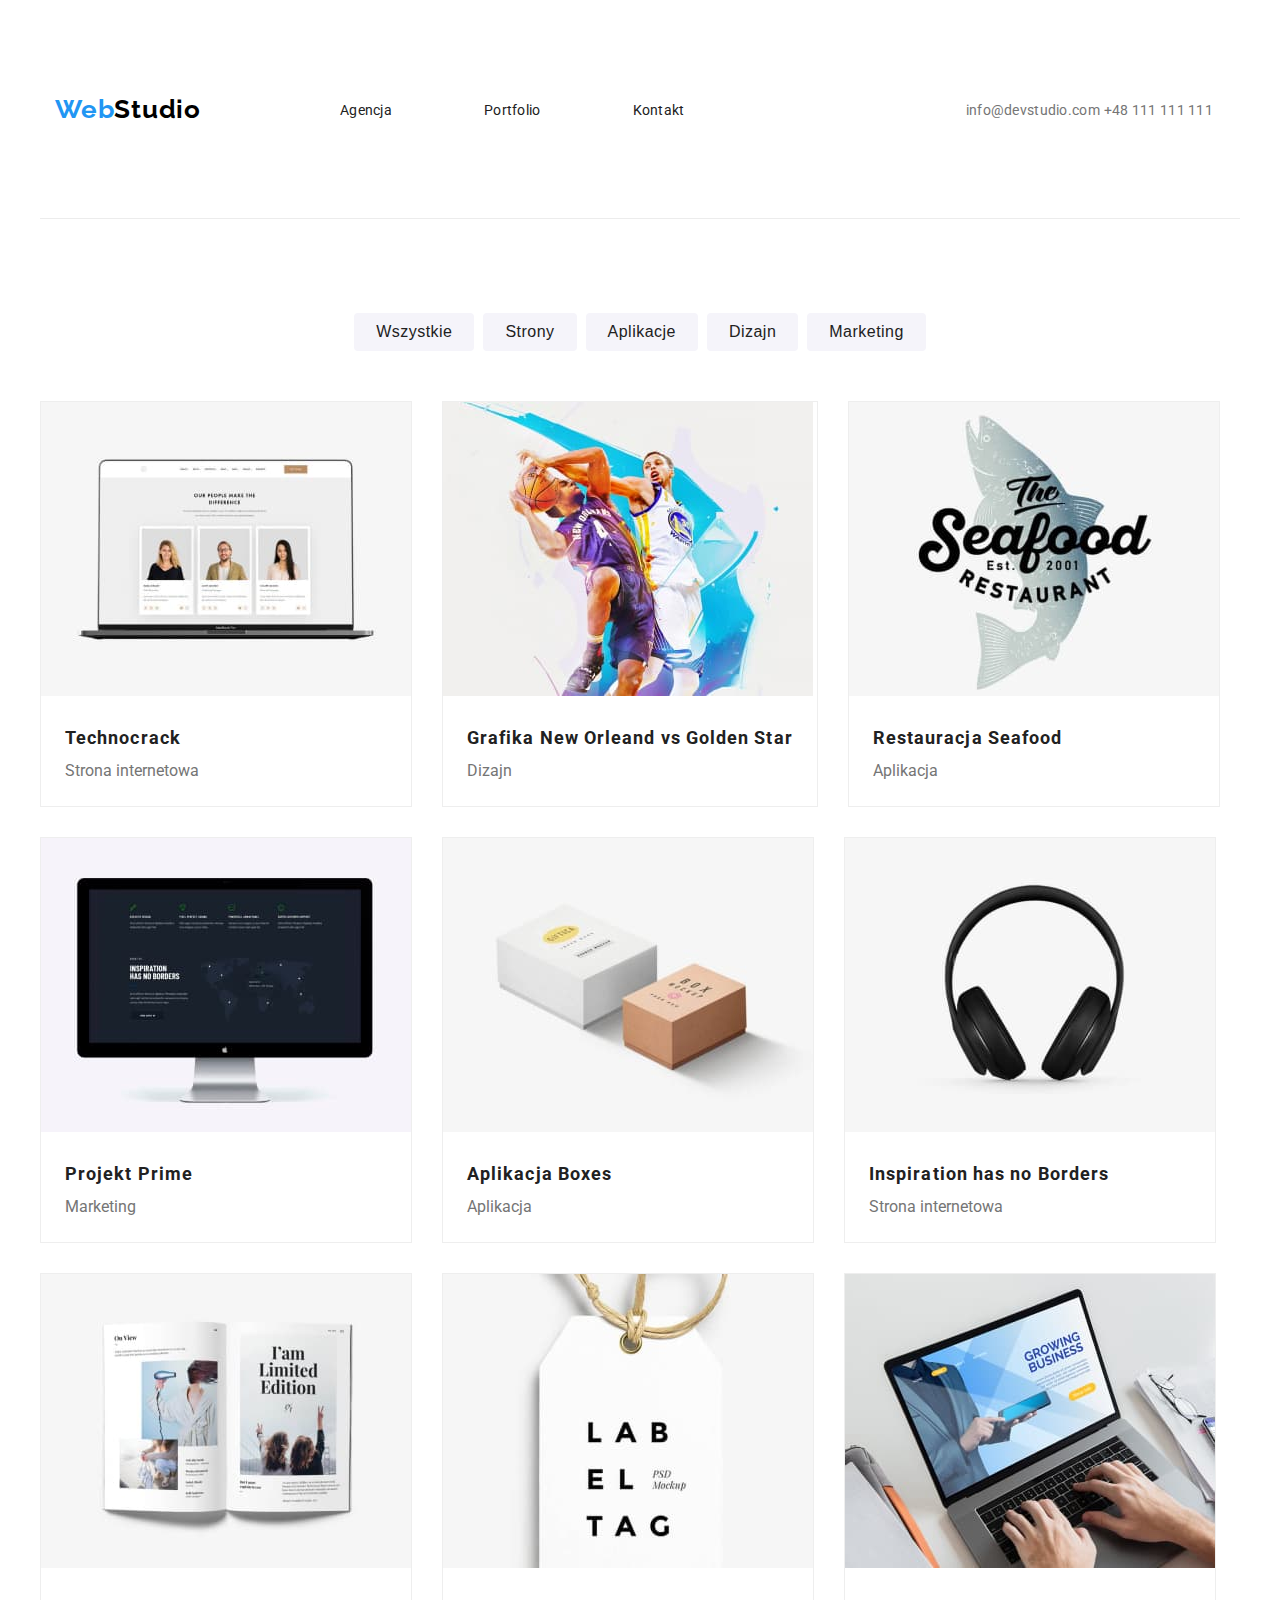
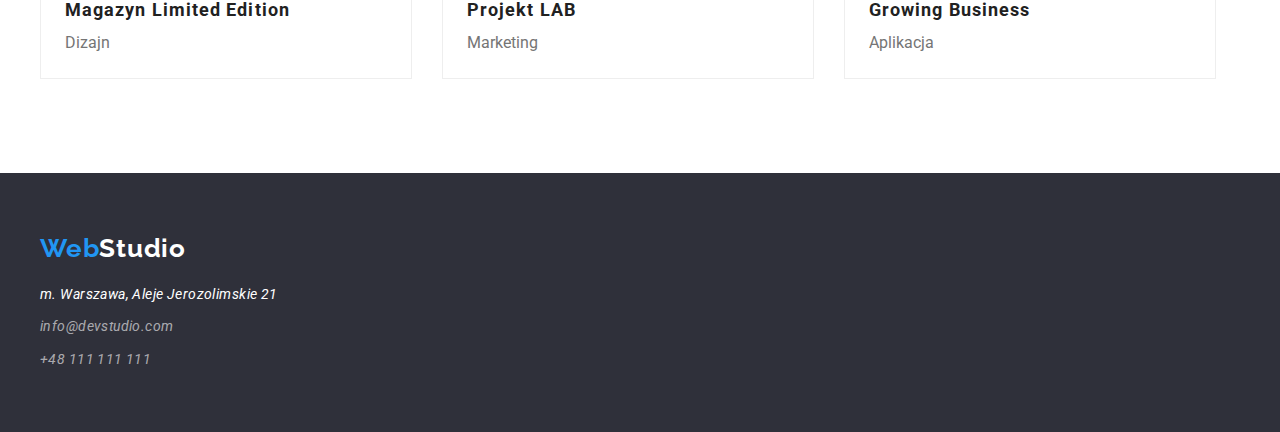
==== commit e0e7cc35: "update css and html" ====
--- a/portfolio.html
+++ b/portfolio.html
@@ -8,182 +8,209 @@
       href="https://fonts.googleapis.com/css2?family=Raleway:wght@700&family=Roboto:wght@400;500;700;900&display=swap"
       rel="stylesheet"
     />
+    <link
+      rel="stylesheet"
+      href="https://cdnjs.cloudflare.com/ajax/libs/modern-normalize/1.1.0/modern-normalize.min.css"
+      integrity="sha512-wpPYUAdjBVSE4KJnH1VR1HeZfpl1ub8YT/NKx4PuQ5NmX2tKuGu6U/JRp5y+Y8XG2tV+wKQpNHVUX03MfMFn9Q=="
+      crossorigin="anonymous"
+      referrerpolicy="no-referrer"
+    />
     <link href="css/style.css" rel="stylesheet" />
     <title>Portfolio</title>
   </head>
 
   <body class="page-content">
+    <!-- HEADER -->
     <header>
-      <a href="index.html" class="logo"
-        >Web<span class="logo-header">Studio</span></a
-      >
-      <nav>
-        <ul class="navigation-links">
-          <li><a class="link" href="#">Agencja</a></li>
-          <li><a class="link" href="portfolio.html">Portfolio</a></li>
-          <li><a class="link" href="#">Kontakt</a></li>
-        </ul>
-      </nav>
-      <section class="navigation-contact">
-        <a class="contact" href="mailto:info@devstudio.com"
-          >info@devstudio.com</a
-        >
-        <a class="contact" href="tel:+48111111111">+48 111 111 111</a>
-      </section>
+      <div class="container header-flex">
+        <!-- HEADER LOGO AND NAV -->
+        <div class="header-flex-nav section">
+          <a href="/Cindex.html" class="logo"
+            >Web<span class="logo-header">Studio</span></a
+          >
+          <nav>
+            <div class="header-flex-links">
+              <ul>
+                <li><a class="link" href="#">Agencja</a></li>
+                <li><a class="link" href="/Cportfolio.html">Portfolio</a></li>
+                <li><a class="link" href="#">Kontakt</a></li>
+              </ul>
+            </div>
+          </nav>
+        </div>
+        <!-- HEADER CONTACTS -->
+        <section>
+          <div class="header-flex-contact">
+            <a class="contact" href="mailto:info@devstudio.com"
+              >info@devstudio.com</a
+            >
+            <a class="contact" href="tel:+48111111111">+48 111 111 111</a>
+          </div>
+        </section>
+      </div>
     </header>
 
     <main>
-      <section>
-        <ul class="filter">
-          <li>
-            <button class="filter-button" type="button">Wszystkie</button>
-          </li>
-          <li><button class="filter-button" type="button">Strony</button></li>
-          <li>
-            <button class="filter-button" type="button">Aplikacje</button>
-          </li>
-          <li><button class="filter-button" type="button">Dizajn</button></li>
-          <li>
-            <button class="filter-button" type="button">Marketing</button>
-          </li>
-        </ul>
-      </section>
+      <!-- FILTER -->
+      <div class="portfolio-content container">
+        <section>
+          <div class="filter-nav">
+            <ul class="filter">
+              <li>
+                <button class="filter-button" type="button">Wszystkie</button>
+              </li>
+              <li>
+                <button class="filter-button" type="button">Strony</button>
+              </li>
+              <li>
+                <button class="filter-button" type="button">Aplikacje</button>
+              </li>
+              <li>
+                <button class="filter-button" type="button">Dizajn</button>
+              </li>
+              <li>
+                <button class="filter-button" type="button">Marketing</button>
+              </li>
+            </ul>
+          </div>
+        </section>
 
-      <section>
-        <ul class="article-list">
-          <li>
-            <figure>
-              <img
-                src="images/portfolio/img1.jpg"
-                alt="website model on laptop"
-                width="370"
-                height="294"
-              />
-              <figcaption>
-                <h3>Technocrack</h3>
-                <p>Strona internetowa</p>
-              </figcaption>
-            </figure>
-          </li>
-          <li>
-            <figure>
-              <img
-                src="images/portfolio/img2.jpg"
-                alt="two basketball players with ball"
-                width="370"
-                height="294"
-              />
-              <figcaption>
-                <h3>Grafika New Orleand vs Golden Star</h3>
-                <p>Dizajn</p>
-              </figcaption>
-            </figure>
-          </li>
-          <li>
-            <figure>
-              <img
-                src="images/portfolio/img3.jpg"
-                alt="logo Seafood restaurant with fish in it"
-                width="370"
-                height="294"
-              />
-              <figcaption>
-                <h3>Restauracja Seafood</h3>
-                <p>Aplikacja</p>
-              </figcaption>
-            </figure>
-          </li>
-          <li>
-            <figure>
-              <img
-                src="images/portfolio/img4.jpg"
-                alt="headphones"
-                width="370"
-                height="294"
-              />
-              <figcaption>
-                <h3>Projekt Prime</h3>
-                <p>Marketing</p>
-              </figcaption>
-            </figure>
-          </li>
-          <li>
-            <figure>
-              <img
-                src="images/portfolio/img5.jpg"
-                alt="white box and grey box"
-                width="370"
-                height="294"
-              />
-              <figcaption>
-                <h3>Aplikacja Boxes</h3>
-                <p>Aplikacja</p>
-              </figcaption>
-            </figure>
-          </li>
-          <li>
-            <figure>
-              <img
-                src="images/portfolio/img6.jpg"
-                alt="website model on iMac"
-                width="370"
-                height="294"
-              />
-              <figcaption>
-                <h3>Inspiration has no Borders</h3>
-                <p>Strona internetowa</p>
-              </figcaption>
-            </figure>
-          </li>
-          <li>
-            <figure>
-              <img
-                src="images/portfolio/img7.jpg"
-                alt="newspaper Limited Edition"
-                width="370"
-                height="294"
-              />
-              <figcaption>
-                <h3>Magazyn Limited Edition</h3>
-                <p>Dizajn</p>
-              </figcaption>
-            </figure>
-          </li>
-          <li>
-            <figure>
-              <img
-                src="images/portfolio/img8.jpg"
-                alt="tag of the project LAB"
-                width="370"
-                height="294"
-              />
-              <figcaption>
-                <h3>Projekt LAB</h3>
-                <p>Marketing</p>
-              </figcaption>
-            </figure>
-          </li>
-          <li>
-            <figure>
-              <img
-                src="images/portfolio/img9.jpg"
-                alt="website of aplication Growing Website on laptop"
-                width="370"
-                height="294"
-              />
-              <figcaption>
-                <h3>Growing Business</h3>
-                <p>Aplikacja</p>
-              </figcaption>
-            </figure>
-          </li>
-        </ul>
-      </section>
+        <section>
+          <ul class="article-list">
+            <li>
+              <figure>
+                <img
+                  src="images/portfolio/img1.jpg"
+                  alt="website model on laptop"
+                  width="370"
+                  height="294"
+                />
+                <figcaption>
+                  <h3>Technocrack</h3>
+                  <p>Strona internetowa</p>
+                </figcaption>
+              </figure>
+            </li>
+            <li>
+              <figure>
+                <img
+                  src="images/portfolio/img2.jpg"
+                  alt="two basketball players with ball"
+                  width="370"
+                  height="294"
+                />
+                <figcaption>
+                  <h3>Grafika New Orleand vs Golden Star</h3>
+                  <p>Dizajn</p>
+                </figcaption>
+              </figure>
+            </li>
+            <li>
+              <figure>
+                <img
+                  src="images/portfolio/img3.jpg"
+                  alt="logo Seafood restaurant with fish in it"
+                  width="370"
+                  height="294"
+                />
+                <figcaption>
+                  <h3>Restauracja Seafood</h3>
+                  <p>Aplikacja</p>
+                </figcaption>
+              </figure>
+            </li>
+            <li>
+              <figure>
+                <img
+                  src="images/portfolio/img4.jpg"
+                  alt="headphones"
+                  width="370"
+                  height="294"
+                />
+                <figcaption>
+                  <h3>Projekt Prime</h3>
+                  <p>Marketing</p>
+                </figcaption>
+              </figure>
+            </li>
+            <li>
+              <figure>
+                <img
+                  src="images/portfolio/img5.jpg"
+                  alt="white box and grey box"
+                  width="370"
+                  height="294"
+                />
+                <figcaption>
+                  <h3>Aplikacja Boxes</h3>
+                  <p>Aplikacja</p>
+                </figcaption>
+              </figure>
+            </li>
+            <li>
+              <figure>
+                <img
+                  src="images/portfolio/img6.jpg"
+                  alt="website model on iMac"
+                  width="370"
+                  height="294"
+                />
+                <figcaption>
+                  <h3>Inspiration has no Borders</h3>
+                  <p>Strona internetowa</p>
+                </figcaption>
+              </figure>
+            </li>
+            <li>
+              <figure>
+                <img
+                  src="images/portfolio/img7.jpg"
+                  alt="newspaper Limited Edition"
+                  width="370"
+                  height="294"
+                />
+                <figcaption>
+                  <h3>Magazyn Limited Edition</h3>
+                  <p>Dizajn</p>
+                </figcaption>
+              </figure>
+            </li>
+            <li>
+              <figure>
+                <img
+                  src="images/portfolio/img8.jpg"
+                  alt="tag of the project LAB"
+                  width="370"
+                  height="294"
+                />
+                <figcaption>
+                  <h3>Projekt LAB</h3>
+                  <p>Marketing</p>
+                </figcaption>
+              </figure>
+            </li>
+            <li>
+              <figure>
+                <img
+                  src="images/portfolio/img9.jpg"
+                  alt="website of aplication Growing Website on laptop"
+                  width="370"
+                  height="294"
+                />
+                <figcaption>
+                  <h3>Growing Business</h3>
+                  <p>Aplikacja</p>
+                </figcaption>
+              </figure>
+            </li>
+          </ul>
+        </section>
+      </div>
     </main>
-
-    <footer>
-      <div class="footer">
-        <a href="index.html" class="logo"
+    <!-- FOOTER -->
+    <footer class="footer">
+      <div class="footer-content container">
+        <a href="index.html" class="footer-logo logo"
           >Web<span class="logo-footer">Studio</span></a
         >
         <address class="footer-adress">
--- a/css/style.css
+++ b/css/style.css
@@ -10,15 +10,26 @@
 
 
 }
-
+* {
+    margin: 0;
+    padding: 0;
+}
 ul {
     list-style-type: none;
+}
+.container {
+    width: 1200px;
+    margin: 0 auto;
+}
+.section {
+    padding-top: 94px;
+    padding-bottom: 94px;
 }
 .page-content {
     font-family: 'Roboto', sans-serif;
     color: var(--color-grey21);
 }
-/* LOGO and NAV*/
+/* HEADER */
 .logo {
     color: var(--color-logo);
     font-family: 'Raleway', sans-serif;
@@ -33,15 +44,11 @@
     font-size: 26px;
     font-weight: bold;
 }
-.logo-footer {
-    color: var(--color-white);
-    font-family: 'Raleway', sans-serif;
-    font-size: 26px;
-    font-weight: bold;
-}
+
 .link {
-    text-decoration: none;
-    letter-spacing: 0.03em;
+    font-size: 14px;
+    text-decoration: none;
+    letter-spacing: 0.02em;
     color: var(--color-grey21);
 }
 .link:hover, .link:focus {
@@ -49,6 +56,7 @@
     cursor: pointer;
 }
 .contact {
+    font-size: 14px;
     color: var(--color-text);
     text-decoration: none;
     letter-spacing: 0.02em;
@@ -57,38 +65,35 @@
     color: var(--color-logo);
     cursor: pointer;
 }
-/* FOOTER */
-.footer {
-    background-color: var(--color-background);
-}
-.footer-adress {
-    font-size: 14px;
-    line-height: 1.7;
-    color: var(--color-white);
-    text-decoration: none;
-    letter-spacing: 0.03em;
-}
-.footer-adress-contact:hover, .footer-adress-contact:focus {
-    color: var(--color-logo);
-}
-.footer-adress-contact {
-    font-size: 14px;
-    line-height: 1.7;
-    color: var(--color-footcontct);
-    text-decoration: none;
-    letter-spacing: 0.03em;
-}
-.footer-adress-map:link, .footer-adress-map:visited {
-    color: var(--color-white);
-    text-decoration: none;
-}
-.footer-adress-map:hover {
-    color: var(--color-logo);
-}
+.header-flex {
+    display: flex;
+    justify-content: space-between;
+    align-items:center;
+    border-bottom: 1px solid #ECECEC;
+}
+.header-flex-nav {
+    display: flex;
+    align-items: center;
+}
+.header-flex-nav > a {
+    margin-left: 15px;
+}
+.header-flex-links ul {
+    display: flex;
+    margin-left: 93px;
+}
+.header-flex-links li {
+    margin: 0 46px;
+}
+.header-flex-contact {
+    margin-right: 27px;
+}
+
 /* INDEX HERO */
 
 .hero {
     background-color: var(--color-background);
+    padding: 200px 452px 280px 452px;
 }
 .hero-header {
     font-size: 44px;
@@ -96,11 +101,22 @@
     color: var(--color-white);
     font-weight: black;
     letter-spacing: 0.06em;
+    text-transform: uppercase;
+    text-align: center;
+    
 }
 .hero-button {
     background-color: var(--color-logo);
     letter-spacing: 0.06em;
     font-weight: bold;
+    height: 50px;
+    width: 200px;
+    border: none;
+    border-radius: 4px;
+    margin-top: 30px;
+    margin-left: 200px;
+    
+
 }
 .hero-button:hover {
     cursor: pointer;
@@ -112,10 +128,16 @@
     color: var(--color-white)
 }
 /* INDEX EXAMPLE */
+.example ul {
+    display: flex;
+    margin: 0px 15px;
+    gap: 30px;
+}
 .example-header {
     font-size: 14px;
     font-weight: bold;
     letter-spacing: 0.03em;
+    margin-bottom: 10px;
 }
 .example-content {
     font-size: 14px;
@@ -124,6 +146,15 @@
     color: var(--color-text);
 }
 /* INDEX WHAT WE DO */
+.what-we-do ul {
+    display: flex;
+    justify-content: center;
+    gap: 30px;
+}
+.what-we-do h2 {
+    text-align: center;
+    margin-bottom: 50px;
+}
 .what-we-do-header {
     font-size: 36px;
     font-weight: bold;
@@ -132,10 +163,12 @@
 .team {
     background-color: var(--color-whiteF5);
 }
-.team-header {
+.team h2 {
     font-size: 36px;
     font-weight: bold;
     letter-spacing: 0.03em;
+    padding-top: 94px;
+    padding-bottom: 50px;
 }
 .team-name {
     font-size: 16px;
@@ -143,28 +176,39 @@
     letter-spacing: 0.03em;
 
 }
-.team-job {
-    color: var(--color-text);
-    font-size: 16px;
-    letter-spacing: 0.03em;
-}
-/* PORTFOLIO FILTER BUTTONS */
-.filter-button {
-    font-size: 16px;
-    line-height: 1.62;
-    letter-spacing: 0.03em;
-    background-color: var(--color-whiteF5);
-    color: var(--color-grey21);
-}
-.filter-button:hover {
-    background-color: var(--color-logo);
-    color: var(--color-white);
-    cursor: pointer;
-}
-.filter-button:focus {
-    background-color:var(--color-logo) ;
-    color: var(--color-white);
-}
+/* .team-job {
+    color: var(--color-text);
+    font-size: 16px;
+    letter-spacing: 0.03em;
+} */
+.team h2 {
+    text-align: center;
+}
+.team ul {
+    display: flex;
+    gap: 30px;
+    justify-content: center;
+    padding-bottom: 94px;
+}
+.team-item {
+box-shadow: 0px 2px 1px 0px #00000033;
+box-shadow: 0px 1px 1px 0px #00000024;
+box-shadow: 0px 1px 3px 0px #0000001F;
+border-radius: 0px 0px 4px 4px;
+background: #FFFFFF;
+}
+.team-item h3 {
+padding: 30px 99px 59px 99px;
+}
+.team-item p {
+    color: var(--color-text);
+    font-size: 16px;
+    letter-spacing: 0.03em;
+    text-align: center;
+    padding-top: 10px;
+    padding-bottom: 30px;
+}
+
 /* PORTFOLIO CONTENT */
 figcaption h3 {
     font-size: 18px;
@@ -178,4 +222,91 @@
     line-height: 1.87;
     letter-spacing: 0.03;
     color: var(--color-text);
+}
+.article-list {
+    display: flex;
+    flex-wrap: wrap;
+    gap: 30px;
+}
+.article-list figure {
+    border: 1px solid #EEEEEE;
+}
+.article-list figcaption {
+padding: 20px 24px;
+}
+.portfolio-content {
+    padding: 94px 0;
+}
+/* PORTFOLIO FILTER BUTTONS */
+.filter-button {
+    font-size: 16px;
+    line-height: 1.62;
+    letter-spacing: 0.03em;
+    background-color: var(--color-whiteF5);
+    color: var(--color-grey21);
+    border: none;
+    border-radius: 4px;
+    padding: 6px 22px;
+    
+}
+.filter-button:hover {
+    background-color: var(--color-logo);
+    color: var(--color-white);
+    cursor: pointer;
+    box-shadow: 0px 3px 1px rgba(0, 0, 0, 0.1), 0px 1px 2px rgba(0, 0, 0, 0.08), 0px 2px 2px rgba(0, 0, 0, 0.12);
+}
+.filter-button:focus {
+    background-color:var(--color-logo) ;
+    color: var(--color-white);
+    box-shadow: 0px 3px 1px rgba(0, 0, 0, 0.1), 0px 1px 2px rgba(0, 0, 0, 0.08), 0px 2px 2px rgba(0, 0, 0, 0.12);
+}
+.filter-nav ul {
+    display: flex;
+}
+.filter {
+    gap: 9px;
+    justify-content: center;
+    padding-bottom: 50px;
+}
+
+/* FOOTER */
+.footer {
+    background-color: var(--color-background);
+}
+.footer-content {
+    padding: 60px 0;
+}
+.logo-footer {
+    color: var(--color-white);
+    font-family: 'Raleway', sans-serif;
+    font-size: 26px;
+    font-weight: bold;
+}
+.footer-adress {
+    font-size: 14px;
+    line-height: 1.7;
+    color: var(--color-white);
+    text-decoration: none;
+    letter-spacing: 0.03em;
+    display:flex;
+    flex-direction: column;
+    margin-top: 20px;
+    gap: 9px;
+}
+.footer-adress-contact:hover, .footer-adress-contact:focus {
+    color: var(--color-logo);
+}
+.footer-adress-contact {
+    font-size: 14px;
+    line-height: 1.7;
+    color: var(--color-footcontct);
+    text-decoration: none;
+    letter-spacing: 0.03em;
+}
+.footer-adress-map:link, .footer-adress-map:visited {
+    color: var(--color-white);
+    text-decoration: none;
+}
+.footer-adress-map:hover {
+    color: var(--color-logo);
 }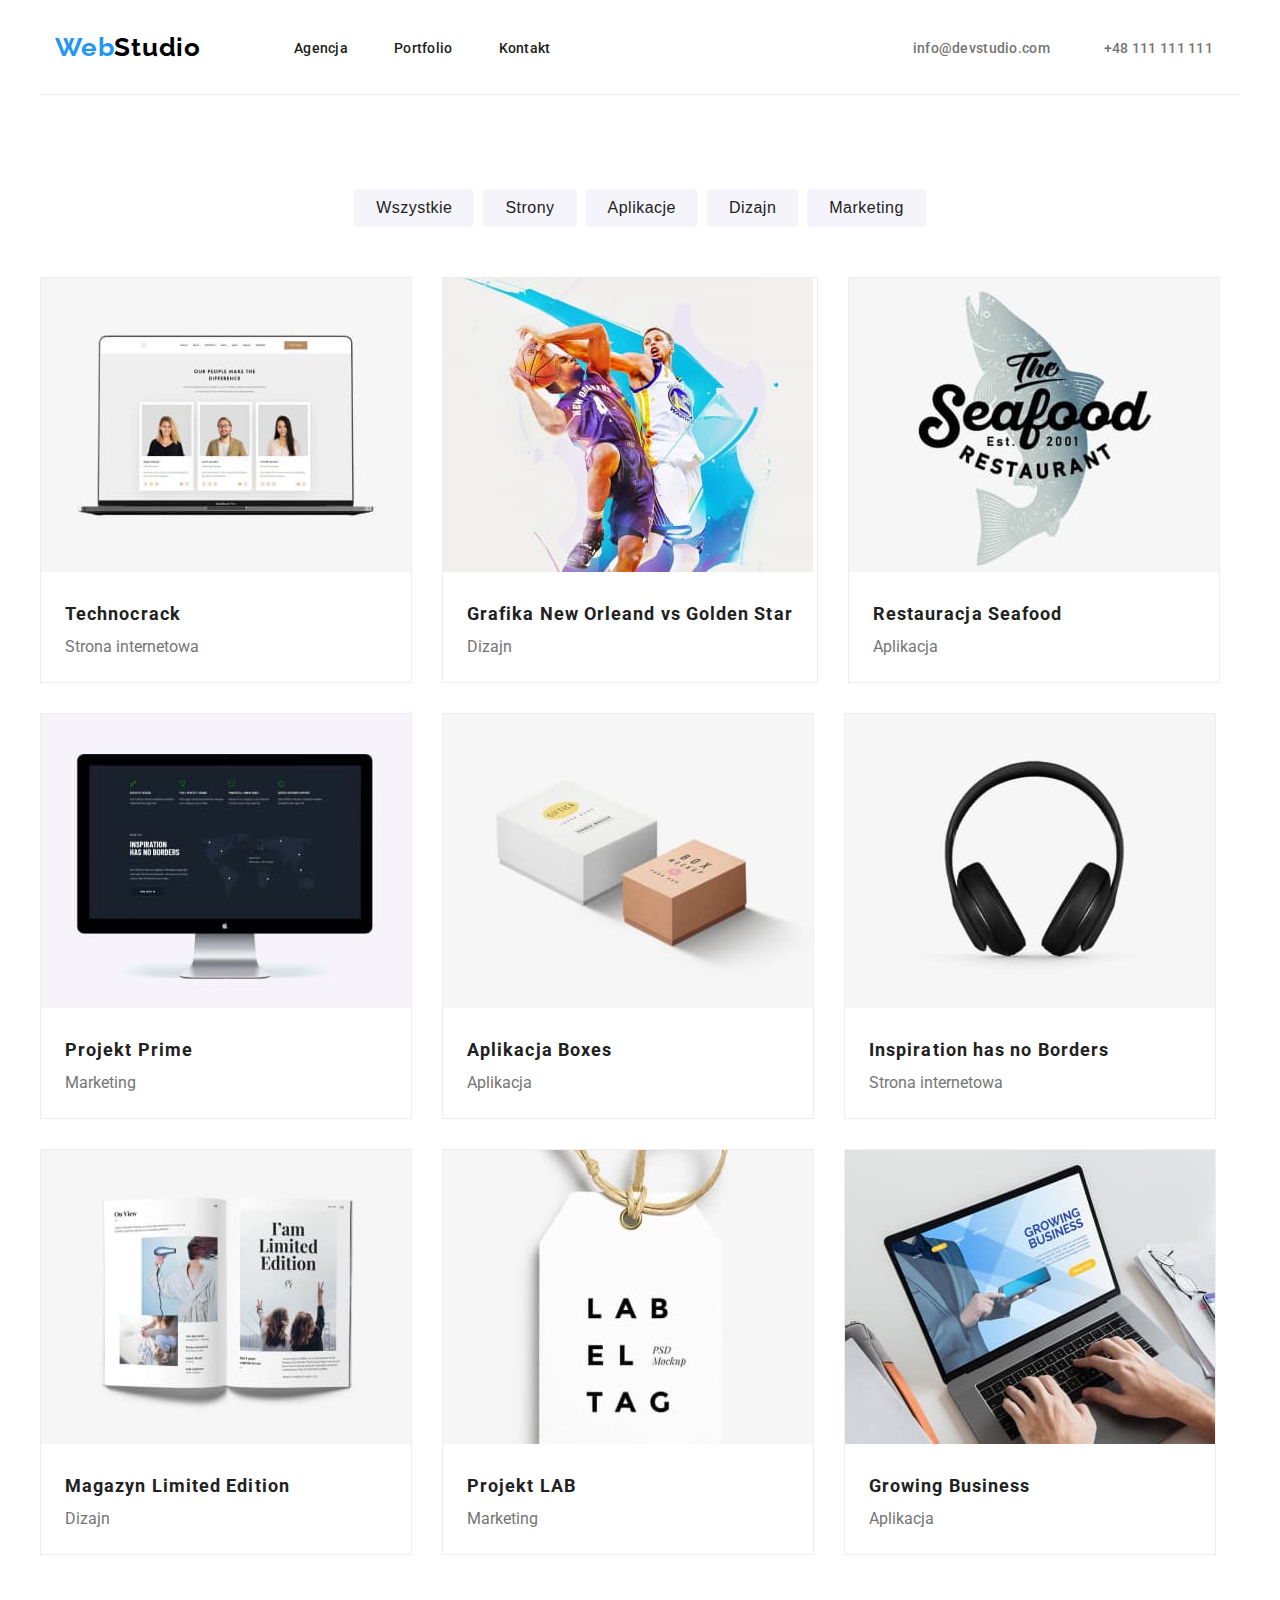
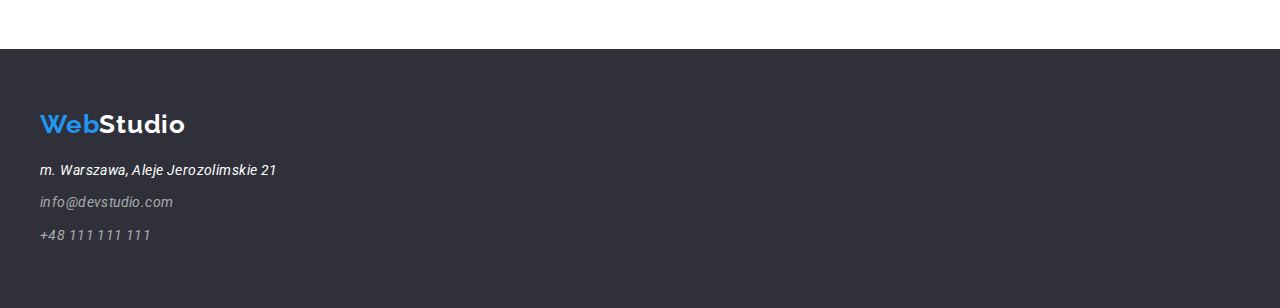
==== commit 36c059da: "update" ====
--- a/portfolio.html
+++ b/portfolio.html
@@ -24,15 +24,15 @@
     <header>
       <div class="container header-flex">
         <!-- HEADER LOGO AND NAV -->
-        <div class="header-flex-nav section">
-          <a href="/Cindex.html" class="logo"
+        <div class="header-flex-nav">
+          <a href="index.html" class="logo"
             >Web<span class="logo-header">Studio</span></a
           >
           <nav>
             <div class="header-flex-links">
               <ul>
                 <li><a class="link" href="#">Agencja</a></li>
-                <li><a class="link" href="/Cportfolio.html">Portfolio</a></li>
+                <li><a class="link" href="portfolio.html">Portfolio</a></li>
                 <li><a class="link" href="#">Kontakt</a></li>
               </ul>
             </div>
--- a/css/style.css
+++ b/css/style.css
@@ -50,6 +50,7 @@
     text-decoration: none;
     letter-spacing: 0.02em;
     color: var(--color-grey21);
+    font-weight: 500;
 }
 .link:hover, .link:focus {
     color: var(--color-logo);
@@ -60,6 +61,7 @@
     color: var(--color-text);
     text-decoration: none;
     letter-spacing: 0.02em;
+    font-weight: 500;
 }
 .contact:hover, .contact:focus {
     color: var(--color-logo);
@@ -70,23 +72,34 @@
     justify-content: space-between;
     align-items:center;
     border-bottom: 1px solid #ECECEC;
+    padding: 32px 0;
 }
 .header-flex-nav {
     display: flex;
     align-items: center;
+    
 }
 .header-flex-nav > a {
     margin-left: 15px;
+    
 }
 .header-flex-links ul {
     display: flex;
     margin-left: 93px;
+    
 }
 .header-flex-links li {
-    margin: 0 46px;
+    /* margin: 0 46px; */
+    padding-right: 46px;
+    
 }
 .header-flex-contact {
     margin-right: 27px;
+    
+}
+.contact {
+    padding-left: 50px;
+    
 }
 
 /* INDEX HERO */
@@ -240,6 +253,7 @@
 /* PORTFOLIO FILTER BUTTONS */
 .filter-button {
     font-size: 16px;
+    font-weight: 500;
     line-height: 1.62;
     letter-spacing: 0.03em;
     background-color: var(--color-whiteF5);
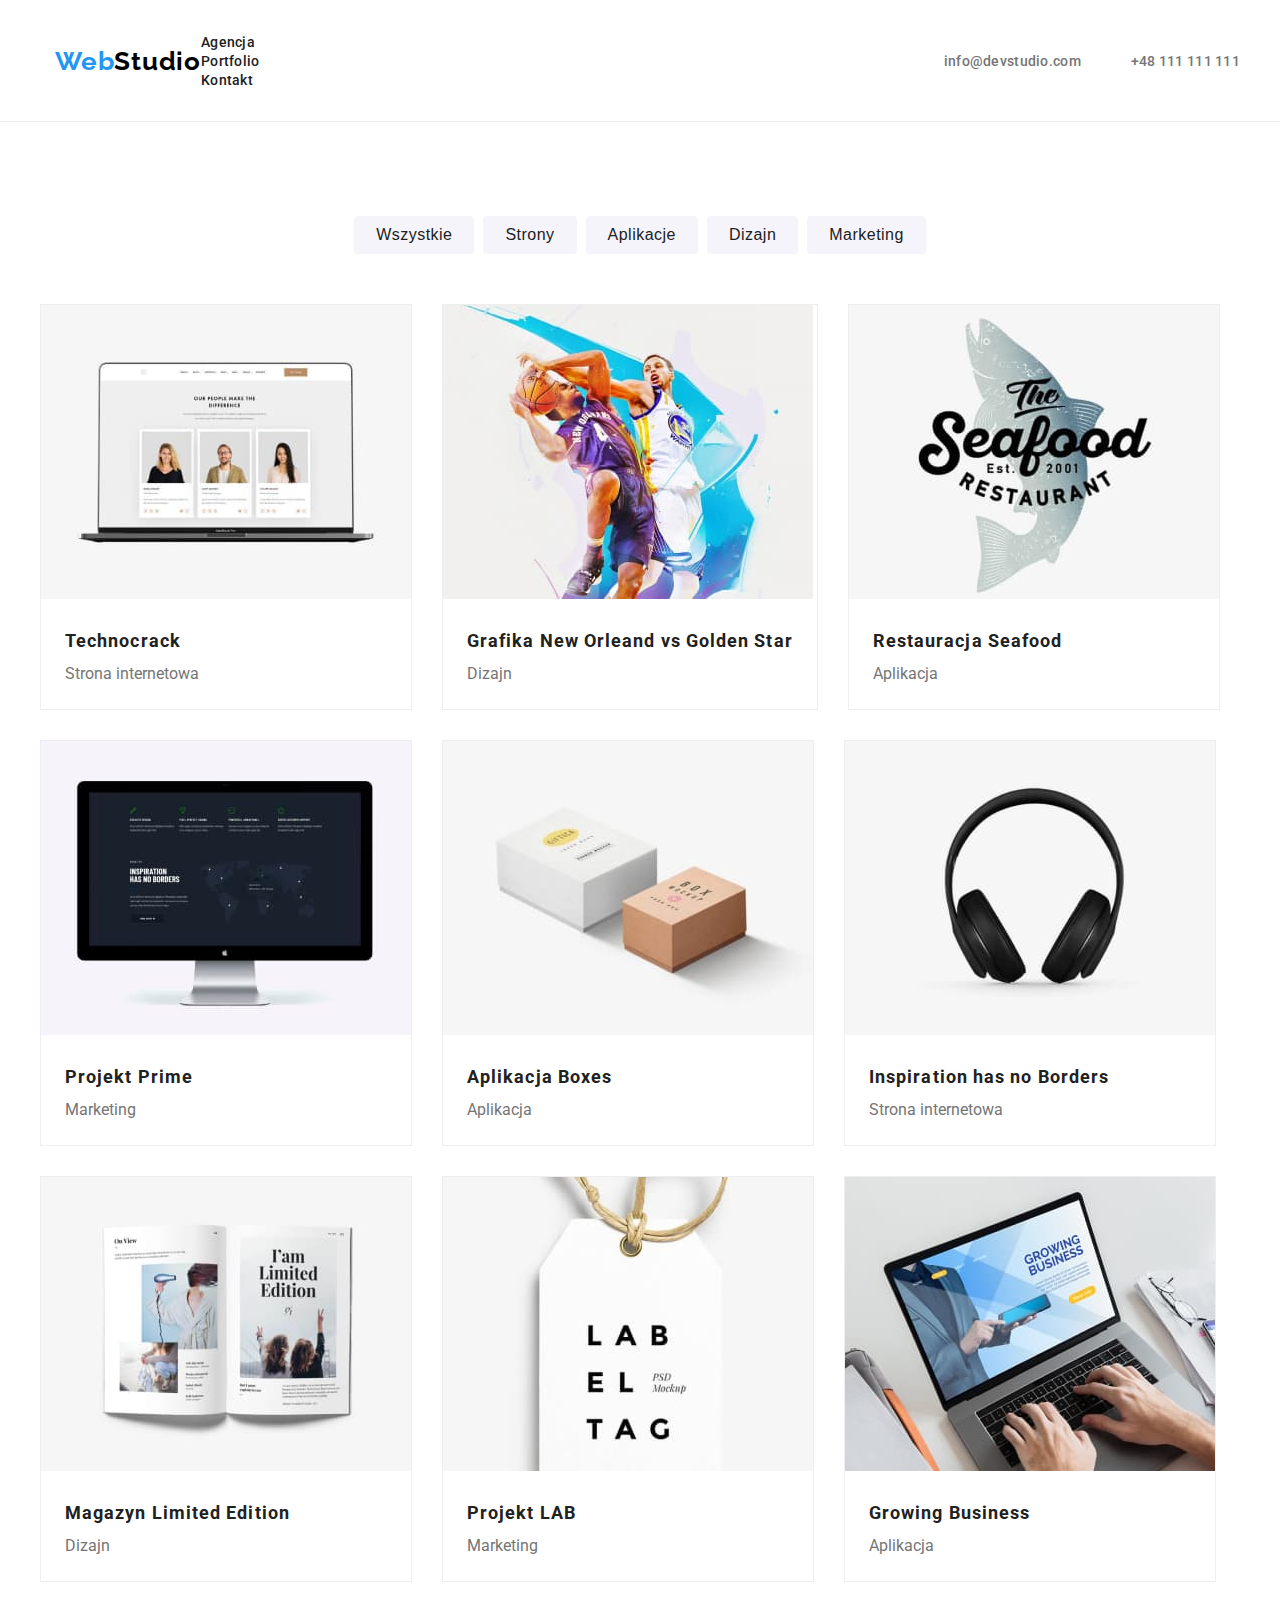
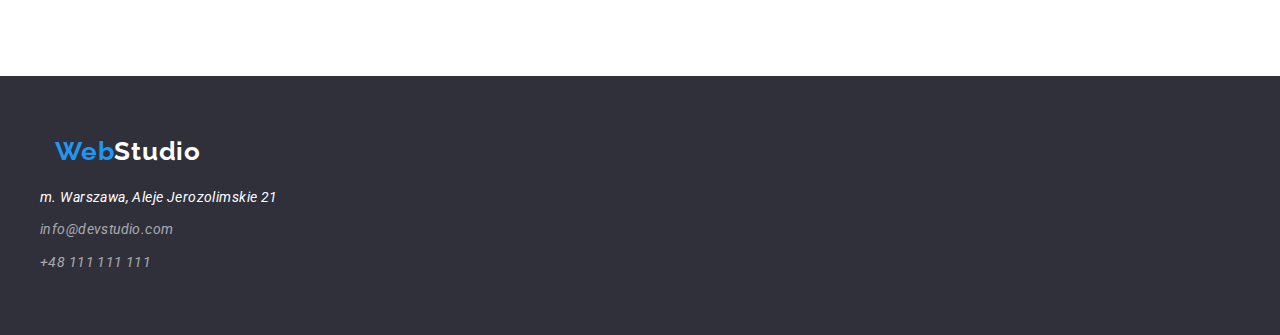
==== commit 354af1fe: "update" ====
--- a/portfolio.html
+++ b/portfolio.html
@@ -22,31 +22,33 @@
   <body class="page-content">
     <!-- HEADER -->
     <header>
-      <div class="container header-flex">
-        <!-- HEADER LOGO AND NAV -->
-        <div class="header-flex-nav">
-          <a href="index.html" class="logo"
-            >Web<span class="logo-header">Studio</span></a
-          >
-          <nav>
-            <div class="header-flex-links">
-              <ul>
-                <li><a class="link" href="#">Agencja</a></li>
-                <li><a class="link" href="portfolio.html">Portfolio</a></li>
-                <li><a class="link" href="#">Kontakt</a></li>
-              </ul>
+      <div class="header">
+        <div class="container header-flex">
+          <!-- HEADER LOGO AND NAV -->
+          <div class="header-flex-nav">
+            <a href="index.html" class="logo"
+              >Web<span class="logo-header">Studio</span></a
+            >
+            <nav>
+              <div class="header-flex-links">
+                <ul>
+                  <li><a class="link" href="#">Agencja</a></li>
+                  <li><a class="link" href="portfolio.html">Portfolio</a></li>
+                  <li><a class="link" href="#">Kontakt</a></li>
+                </ul>
+              </div>
+            </nav>
+          </div>
+          <!-- HEADER CONTACTS -->
+          <section>
+            <div class="header-flex-contact">
+              <a class="contact" href="mailto:info@devstudio.com"
+                >info@devstudio.com</a
+              >
+              <a class="contact" href="tel:+48111111111">+48 111 111 111</a>
             </div>
-          </nav>
+          </section>
         </div>
-        <!-- HEADER CONTACTS -->
-        <section>
-          <div class="header-flex-contact">
-            <a class="contact" href="mailto:info@devstudio.com"
-              >info@devstudio.com</a
-            >
-            <a class="contact" href="tel:+48111111111">+48 111 111 111</a>
-          </div>
-        </section>
       </div>
     </header>
 
@@ -73,9 +75,7 @@
               </li>
             </ul>
           </div>
-        </section>
 
-        <section>
           <ul class="article-list">
             <li>
               <figure>
--- a/css/style.css
+++ b/css/style.css
@@ -20,6 +20,9 @@
 .container {
     width: 1200px;
     margin: 0 auto;
+    padding-left: 15px;
+    padding-right: 15px;
+
 }
 .section {
     padding-top: 94px;
@@ -37,6 +40,7 @@
     font-weight: bold;
     text-decoration: none;
     letter-spacing: 0.03em;
+    padding-left: 15px;
 }
 .logo-header {
     color: var(--color-logohead);
@@ -62,16 +66,19 @@
     text-decoration: none;
     letter-spacing: 0.02em;
     font-weight: 500;
+    
 }
 .contact:hover, .contact:focus {
     color: var(--color-logo);
     cursor: pointer;
+}
+.header {
+    border-bottom: 1px solid #ECECEC;
 }
 .header-flex {
     display: flex;
     justify-content: space-between;
     align-items:center;
-    border-bottom: 1px solid #ECECEC;
     padding: 32px 0;
 }
 .header-flex-nav {
@@ -79,26 +86,15 @@
     align-items: center;
     
 }
-.header-flex-nav > a {
-    margin-left: 15px;
-    
-}
-.header-flex-links ul {
-    display: flex;
-    margin-left: 93px;
-    
-}
-.header-flex-links li {
-    /* margin: 0 46px; */
-    padding-right: 46px;
+.header-flex-links-list {
+    display: flex;
+    padding-left: 93px;
+    gap: 46px;
     
 }
 .header-flex-contact {
-    margin-right: 27px;
-    
-}
-.contact {
-    padding-left: 50px;
+    display:flex;
+    gap: 50px;
     
 }
 
@@ -106,30 +102,34 @@
 
 .hero {
     background-color: var(--color-background);
-    padding: 200px 452px 280px 452px;
+    /* padding: 200px 452px 280px 452px; */
+    text-align: center;
+    min-width: 1600px;
+    display: flex;
+    flex-direction: column;
 }
 .hero-header {
     font-size: 44px;
     line-height: 1.36;
     color: var(--color-white);
-    font-weight: black;
+    font-weight: 900;
     letter-spacing: 0.06em;
     text-transform: uppercase;
     text-align: center;
+    padding-top: 200px;
+    max-width: 696px;
+    margin-bottom: 30px;
     
 }
 .hero-button {
     background-color: var(--color-logo);
     letter-spacing: 0.06em;
     font-weight: bold;
-    height: 50px;
-    width: 200px;
     border: none;
     border-radius: 4px;
-    margin-top: 30px;
-    margin-left: 200px;
-    
-
+    margin-bottom: 200px;
+    padding: 10px 41px 10px 42px;
+    
 }
 .hero-button:hover {
     cursor: pointer;
@@ -141,9 +141,8 @@
     color: var(--color-white)
 }
 /* INDEX EXAMPLE */
-.example ul {
-    display: flex;
-    margin: 0px 15px;
+.example-list {
+    display: flex;
     gap: 30px;
 }
 .example-header {
@@ -159,49 +158,46 @@
     color: var(--color-text);
 }
 /* INDEX WHAT WE DO */
-.what-we-do ul {
+.what-we {
+   padding-top: 0px;
+}
+.what-we-do-list {
     display: flex;
     justify-content: center;
     gap: 30px;
 }
-.what-we-do h2 {
+.what-we-do-title {
     text-align: center;
     margin-bottom: 50px;
-}
-.what-we-do-header {
     font-size: 36px;
     font-weight: bold;
 }
 /* INDEX TEAM */
 .team {
     background-color: var(--color-whiteF5);
-}
-.team h2 {
+    padding: 94px 0;
+}
+.team-title {
     font-size: 36px;
     font-weight: bold;
-    letter-spacing: 0.03em;
-    padding-top: 94px;
+    text-align: center;
+    letter-spacing: 0.03em;
+    /* padding-top: 94px; */
     padding-bottom: 50px;
+
 }
 .team-name {
     font-size: 16px;
     font-weight: medium;
     letter-spacing: 0.03em;
-
-}
-/* .team-job {
-    color: var(--color-text);
-    font-size: 16px;
-    letter-spacing: 0.03em;
-} */
-.team h2 {
-    text-align: center;
-}
-.team ul {
+    
+
+}
+.team-list {
     display: flex;
     gap: 30px;
     justify-content: center;
-    padding-bottom: 94px;
+    /* padding-bottom: 94px; */
 }
 .team-item {
 box-shadow: 0px 2px 1px 0px #00000033;
@@ -210,16 +206,18 @@
 border-radius: 0px 0px 4px 4px;
 background: #FFFFFF;
 }
-.team-item h3 {
-padding: 30px 99px 59px 99px;
-}
-.team-item p {
+.team-item-name {
+    padding: 30px 99px 10px 99px;
+}
+.team-item-job {
+    text-align: center;
+    padding-bottom: 30px;
+}
+.team-job {
     color: var(--color-text);
     font-size: 16px;
     letter-spacing: 0.03em;
-    text-align: center;
-    padding-top: 10px;
-    padding-bottom: 30px;
+    
 }
 
 /* PORTFOLIO CONTENT */
@@ -280,7 +278,7 @@
 .filter {
     gap: 9px;
     justify-content: center;
-    padding-bottom: 50px;
+    margin-bottom: 50px;
 }
 
 /* FOOTER */
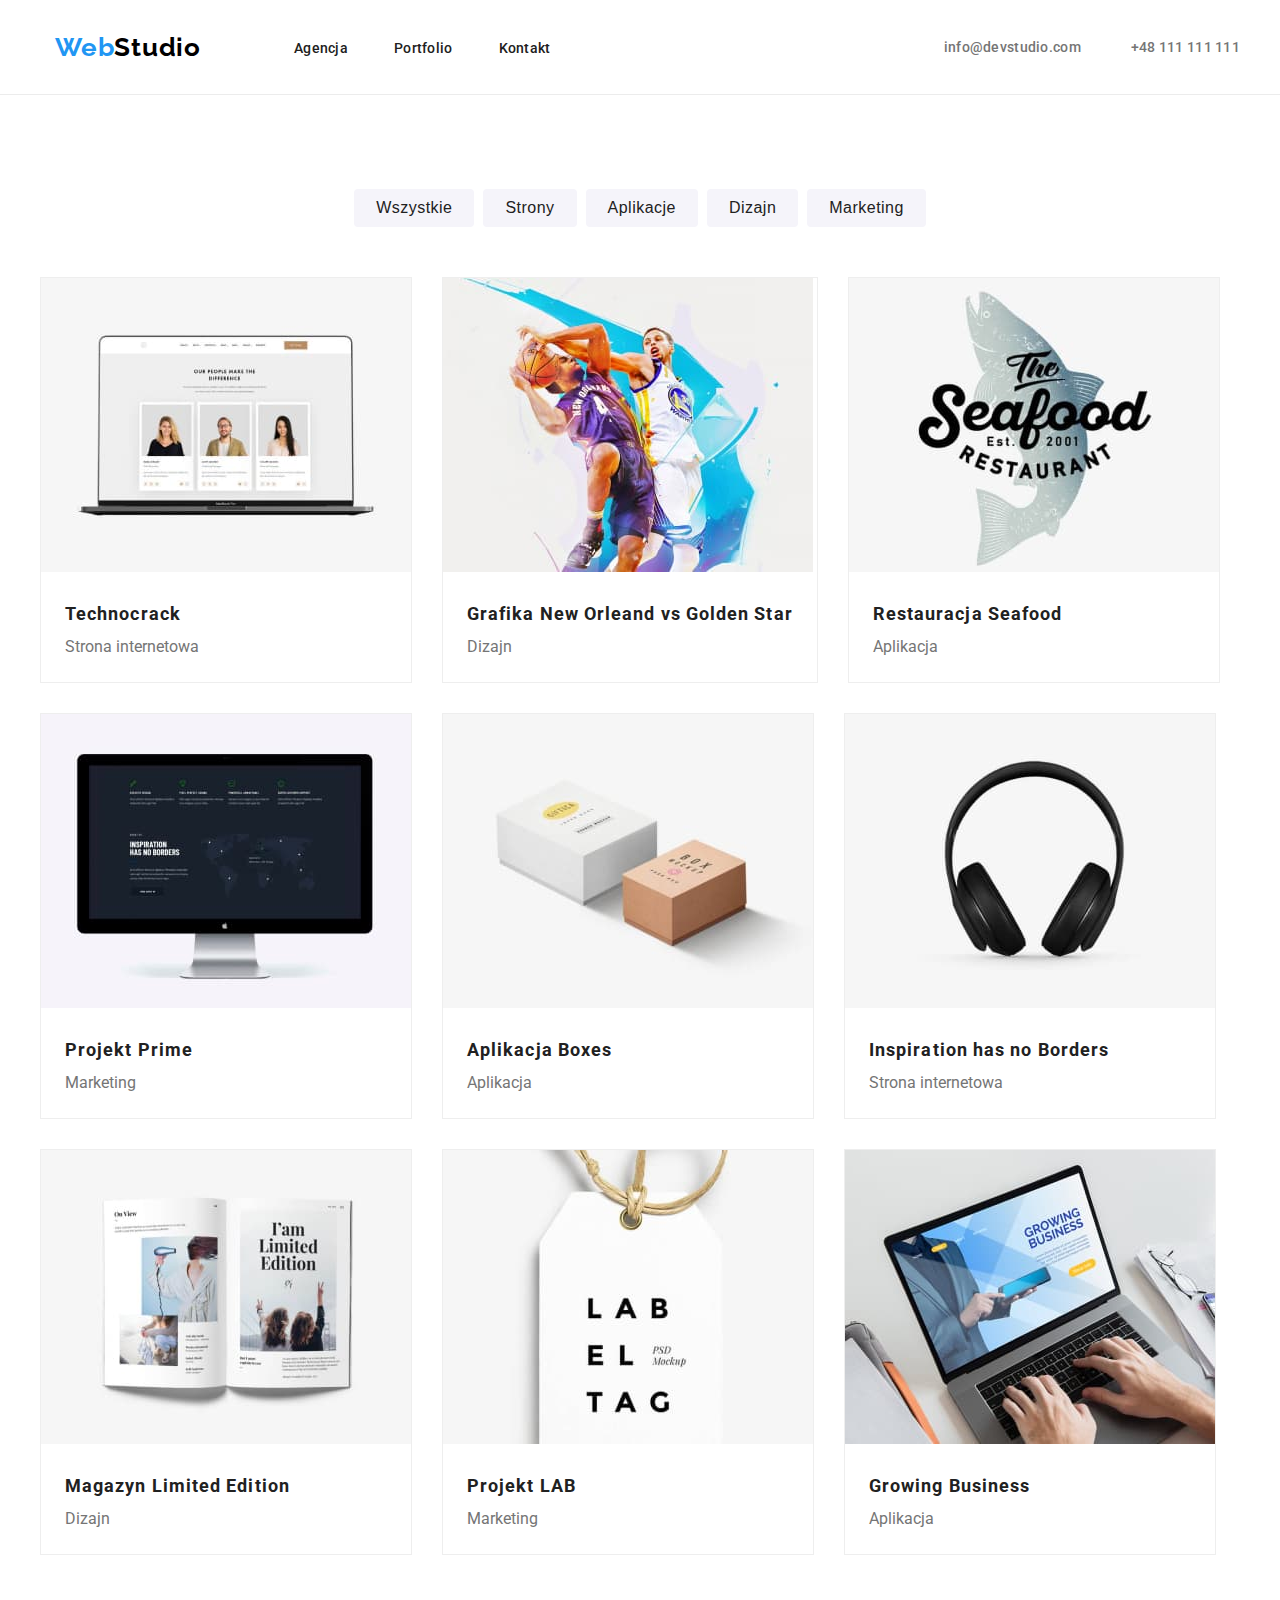
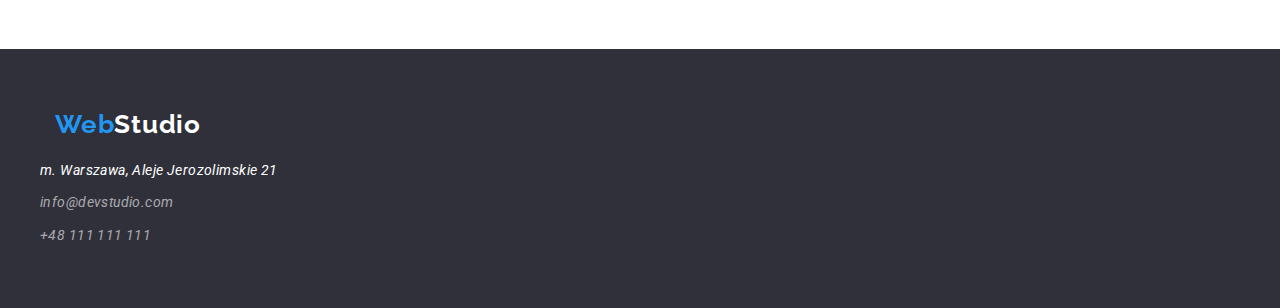
==== commit b470f597: "update" ====
--- a/portfolio.html
+++ b/portfolio.html
@@ -31,7 +31,7 @@
             >
             <nav>
               <div class="header-flex-links">
-                <ul>
+                <ul class="header-flex-links-list">
                   <li><a class="link" href="#">Agencja</a></li>
                   <li><a class="link" href="portfolio.html">Portfolio</a></li>
                   <li><a class="link" href="#">Kontakt</a></li>
@@ -40,14 +40,12 @@
             </nav>
           </div>
           <!-- HEADER CONTACTS -->
-          <section>
-            <div class="header-flex-contact">
-              <a class="contact" href="mailto:info@devstudio.com"
-                >info@devstudio.com</a
-              >
-              <a class="contact" href="tel:+48111111111">+48 111 111 111</a>
-            </div>
-          </section>
+          <div class="header-flex-contact">
+            <a class="contact" href="mailto:info@devstudio.com"
+              >info@devstudio.com</a
+            >
+            <a class="contact" href="tel:+48111111111">+48 111 111 111</a>
+          </div>
         </div>
       </div>
     </header>
@@ -57,7 +55,7 @@
       <div class="portfolio-content container">
         <section>
           <div class="filter-nav">
-            <ul class="filter">
+            <ul class="filter-nav-list">
               <li>
                 <button class="filter-button" type="button">Wszystkie</button>
               </li>
--- a/css/style.css
+++ b/css/style.css
@@ -272,10 +272,8 @@
     color: var(--color-white);
     box-shadow: 0px 3px 1px rgba(0, 0, 0, 0.1), 0px 1px 2px rgba(0, 0, 0, 0.08), 0px 2px 2px rgba(0, 0, 0, 0.12);
 }
-.filter-nav ul {
-    display: flex;
-}
-.filter {
+.filter-nav-list {
+    display: flex;
     gap: 9px;
     justify-content: center;
     margin-bottom: 50px;
